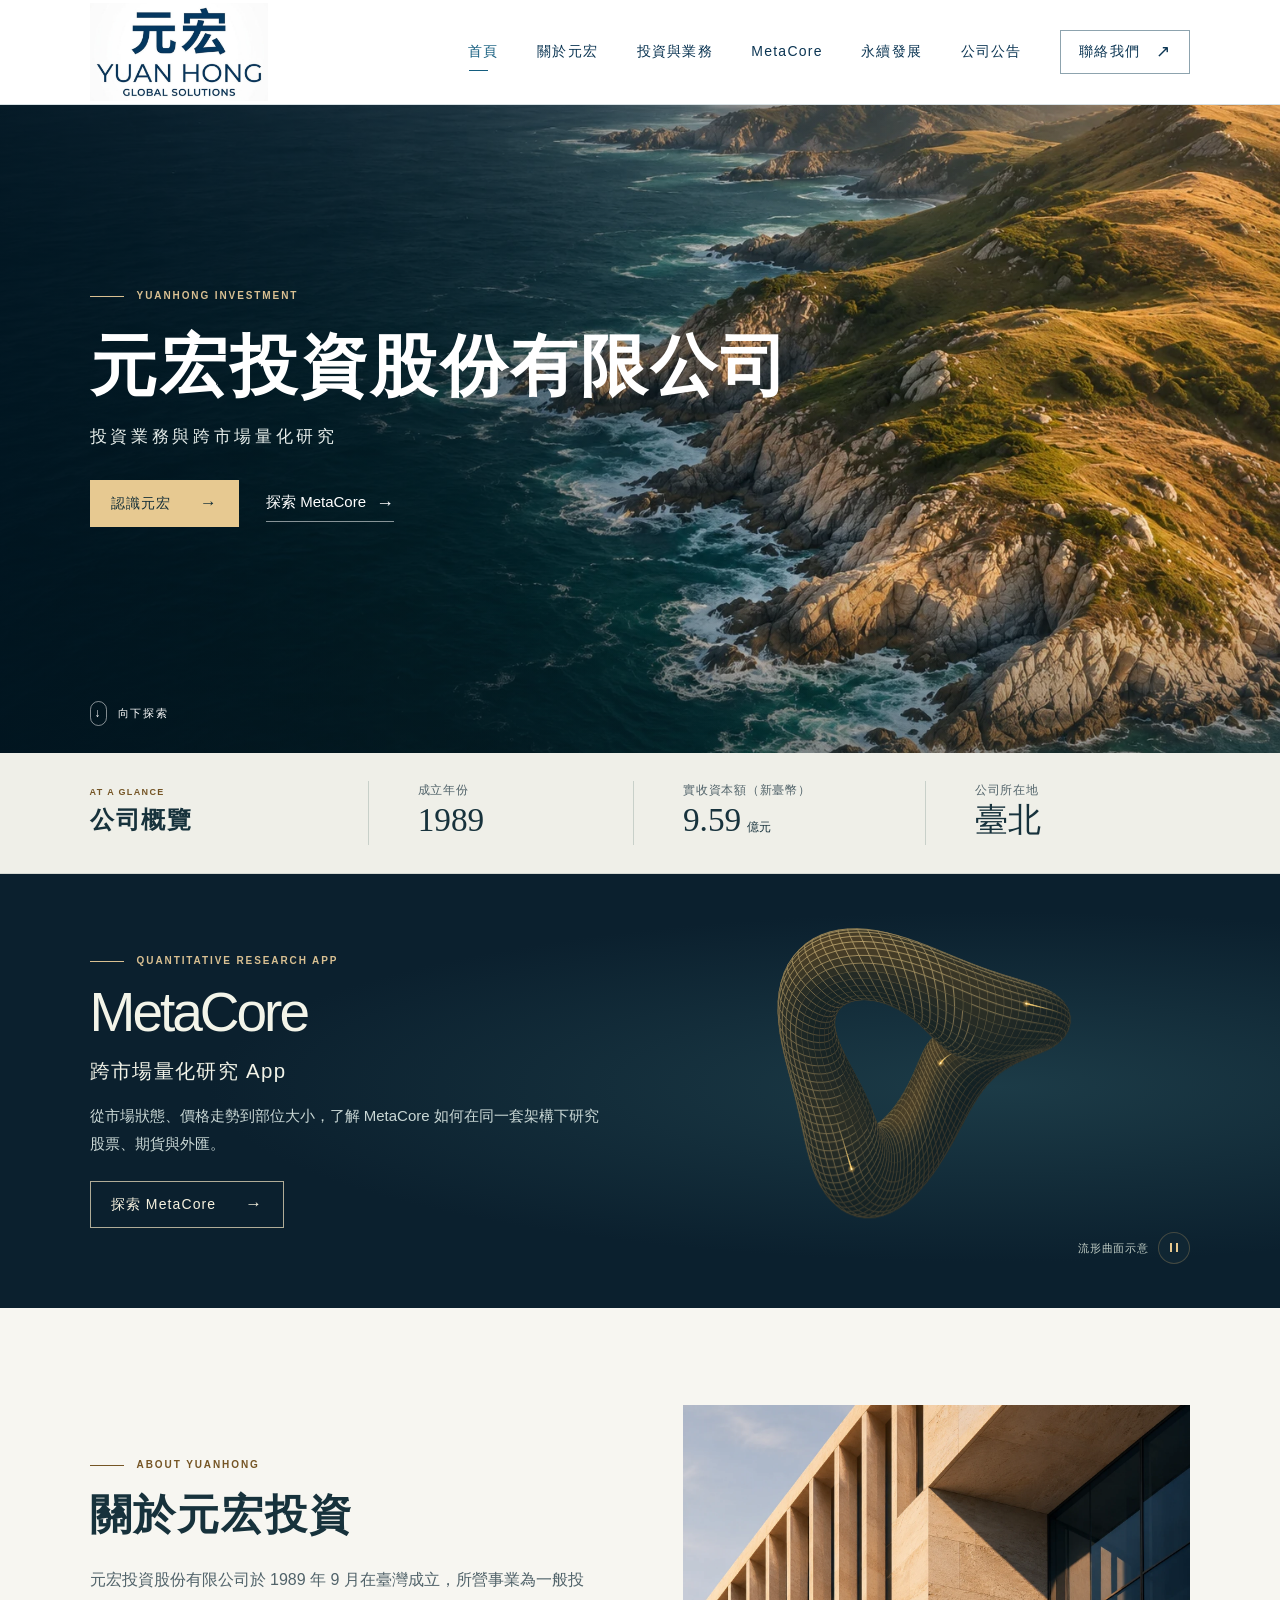
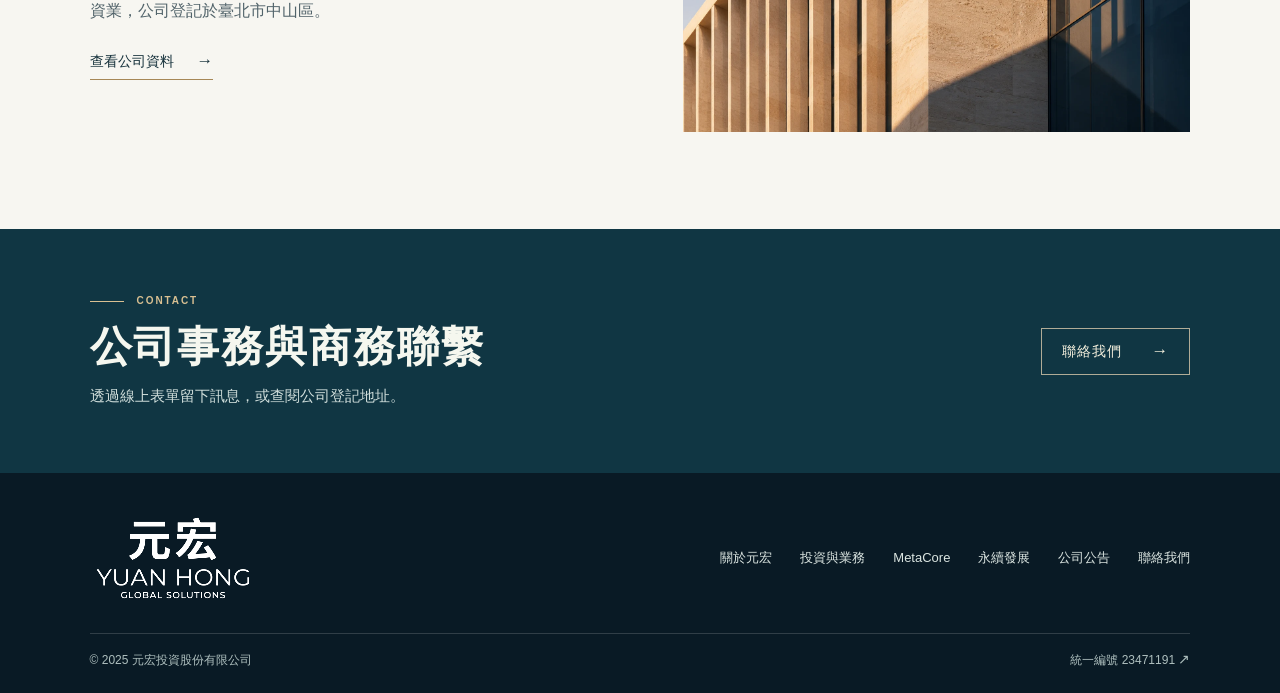
==== showcase/index.html @ 48fdd045 "Animate MetaCore's original manifold in gold with surface-following light trails" ====
<!doctype html>
<html lang="zh-Hant-TW">
<head>
  <meta charset="utf-8">
  <meta name="viewport" content="width=device-width, initial-scale=1">
  <meta name="theme-color" content="#091a25">
  <meta name="description" content="認識元宏投資股份有限公司，了解投資業務、MetaCore 量化研究與永續發展，或聯絡元宏團隊。">
  <title>元宏投資股份有限公司</title>
  <link rel="canonical" href="https://yuanhong-inv.tw/">
  <meta property="og:type" content="website">
  <meta property="og:locale" content="zh_TW">
  <meta property="og:url" content="https://yuanhong-inv.tw/">
  <meta property="og:site_name" content="元宏投資股份有限公司">
  <meta property="og:title" content="元宏投資股份有限公司">
  <meta property="og:description" content="認識元宏投資股份有限公司，了解投資業務、MetaCore 量化研究與永續發展，或聯絡元宏團隊。">
  <meta property="og:image" content="https://yuanhong-inv.tw/assets/yuanhong-global-solutions.png">
  <meta property="og:image:alt" content="元宏 YUAN HONG 公司標誌">
  <link rel="icon" href="assets/brand.png" type="image/png">
  <link rel="stylesheet" href="assets/style.css">
  <link rel="stylesheet" href="assets/product.css">
  <link rel="stylesheet" href="assets/manifold-motion.css">
  <script src="assets/manifold-motion.js" defer></script>
  <script src="assets/site.js" defer></script>
</head>
<body><a class="skip" href="#main">跳至主要內容</a>
<header class="mast"><div class="wrap mast-inner">
  <a class="brand" href="index.html" aria-label="元宏投資股份首頁"><img class="brand-lockup" src="assets/yuanhong-global-solutions.png" width="642" height="350" alt="元宏 · YUAN HONG · GLOBAL SOLUTIONS"></a>
  <button type="button" class="menu-toggle" aria-expanded="false" aria-controls="main-nav"><span class="menu-icon" aria-hidden="true"></span><span class="menu-label">選單</span></button>
  <nav class="nav" id="main-nav" aria-label="主要導覽"><a class="nav-link" href="index.html" aria-current="page">首頁</a>
<a class="nav-link" href="about.html">關於元宏</a>
<a class="nav-link" href="business.html">投資與業務</a>
<a class="nav-link" href="metacore.html">MetaCore</a>
<a class="nav-link" href="sustainability.html">永續發展</a>
<a class="nav-link" href="news.html">公司公告</a>
<a class="nav-link nav-cta" href="contact.html">聯絡我們<span class="arrow" aria-hidden="true">↗</span></a></nav>
</div></header>
<main id="main"><section class="hero">
  <img class="scenery" src="assets/coast.webp" alt="" width="1536" height="1024" fetchpriority="high">
  <div class="wrap hero-inner"><div class="eyebrow" lang="en">YUANHONG INVESTMENT</div><h1 class="corporate-head" style="word-break: keep-all">元宏投資<wbr>股份有限公司</h1><p class="subtitle">投資業務與跨市場量化研究</p><div class="hero-actions"><a class="cta gold-btn" href="about.html">認識元宏 <span class="arrow" aria-hidden="true">→</span></a><a class="hero-product" href="metacore.html">探索 MetaCore <span class="arrow" aria-hidden="true">→</span></a></div></div>
  <div class="hero-base"><div class="wrap"><a class="scroll-link" href="#overview"><i aria-hidden="true">↓</i>向下探索</a></div></div>
</section>
<section class="facts" id="overview" aria-labelledby="overview-title"><div class="wrap facts-grid">
  <div class="facts-intro"><div class="kicker" lang="en">AT A GLANCE</div><h2 id="overview-title">公司概覽</h2></div>
  <dl class="fact"><dt>成立年份</dt><dd><span class="num">1989</span></dd></dl>
  <dl class="fact"><dt>實收資本額（新臺幣）</dt><dd><span class="num">9.59</span><small>億元</small></dd></dl>
  <dl class="fact"><dt>公司所在地</dt><dd>臺北</dd></dl>
</div></section>
<section class="product-panel" aria-labelledby="product-home-title"><div class="wrap product-panel-inner">
  <div><div class="eyebrow" lang="en">QUANTITATIVE RESEARCH APP</div><h2 class="product-heading" id="product-home-title" lang="en">MetaCore</h2><p class="prod-class">跨市場量化研究 App</p>
  <p class="prod-desc">從市場狀態、價格走勢到部位大小，了解 MetaCore 如何在同一套架構下研究股票、期貨與外匯。</p><a class="cta outline-btn" href="metacore.html">探索 MetaCore <span class="arrow" aria-hidden="true">→</span></a></div><figure class="product-art manifold-figure">
    <div class="manifold-stage">
      <img src="assets/manifold.webp" width="960" height="696" alt="">
      <canvas width="800" height="580" hidden aria-hidden="true"></canvas>
    </div>
    <figcaption class="manifold-caption"><span>流形曲面示意</span><button class="manifold-toggle" type="button" aria-label="暫停流形動畫" hidden></button></figcaption>
  </figure>
</div></section>
<section class="section"><div class="wrap split">
  <div><div class="kicker" lang="en">ABOUT YUANHONG</div><h2>關於元宏投資</h2><p class="body-copy">元宏投資股份有限公司於 1989 年 9 月在臺灣成立，所營事業為一般投資業，公司登記於臺北市中山區。</p><a class="text-link" href="about.html">查看公司資料 <span class="arrow" aria-hidden="true">→</span></a></div>
  <img class="arch" width="1536" height="1024" loading="lazy" src="assets/architecture.webp" alt="日光下的石材立面與玻璃建築意象">
</div></section>
<section class="banner"><div class="wrap banner-row"><div><div class="eyebrow" lang="en">CONTACT</div><h2>公司事務與商務聯繫</h2><p>透過線上表單留下訊息，或查閱公司登記地址。</p></div><a class="cta outline-btn" href="contact.html#inquiry">聯絡我們<span class="arrow" aria-hidden="true">→</span></a></div></section></main>
<footer class="footer"><div class="wrap">
  <div class="footer-top"><a class="brand" href="index.html" aria-label="元宏投資股份首頁"><img class="brand-lockup" src="assets/yuanhong-global-solutions.png" width="642" height="350" alt="元宏 · YUAN HONG · GLOBAL SOLUTIONS"></a><nav class="foot-nav" aria-label="頁尾導覽"><a href="about.html">關於元宏</a><a href="business.html">投資與業務</a><a href="metacore.html">MetaCore</a><a href="sustainability.html">永續發展</a><a href="news.html">公司公告</a><a href="contact.html">聯絡我們</a></nav></div>
  <div class="foot-base"><span>© 2025 元宏投資股份有限公司</span><a href="https://findbiz.nat.gov.tw/fts/company/23471191" target="_blank" rel="noopener noreferrer">統一編號 23471191 <span class="arrow" aria-hidden="true">↗</span></a></div>
</div></footer></body>
</html>
---- showcase/assets/style.css ----
:root {
  --navy: #0a2633;
  --deep: #081f2b;
  --ink: #17323c;
  --muted: #51636a;
  --paper: #f7f6f1;
  --line: #d5d9d3;
  --gold: #e7c78d;
  --gold-ink: #755525;
  --serif: "Noto Serif TC", "Noto Serif CJK TC", "Songti TC", "Noto Serif SC", "PMingLiU", "SimSun", Georgia, serif;
  --sans: "Instrument Sans", "Noto Sans TC", "Microsoft JhengHei", "PingFang TC", Arial, sans-serif;
}
* { box-sizing: border-box; }
html { scroll-behavior: smooth; }
body { margin: 0; color: var(--ink); background: var(--paper); font-family: var(--sans); line-height: 1.65; }
a { color: inherit; text-decoration: none; }
button { font: inherit; color: inherit; cursor: pointer; }
a:focus-visible, button:focus-visible, summary:focus-visible { outline: 3px solid #e7a63c; outline-offset: 5px; }
img { display: block; width: 100%; height: auto; }
p, h1, h2, h3, figure, dl, dd { margin: 0; }
h1, h2, h3 { text-wrap: balance; }
.wrap { width: min(86%, 1256px); margin: 0 auto; }
.skip { position: fixed; top: -100px; z-index: 20; padding: 12px 20px; background: white; }
.skip:focus { top: 5px; left: 5px; }
.mast { position: relative; z-index: 5; color: #f9f9f4; background: var(--deep); border-bottom: 1px solid #ffffff1c; }
.mast-inner { min-height: 83px; display: flex; align-items: center; justify-content: space-between; gap: 24px; }
.brand { display: inline-flex; gap: 13px; align-items: center; flex-shrink: 0; }
.brand-text { display: grid; gap: 1px; }
.brand-name { font-family: var(--serif); font-weight: 700; letter-spacing: .16em; font-size: 23px; line-height: 1.3; }
.brand-en, .eyebrow, .kicker, .tiny-en { font-family: Arial, sans-serif; font-weight: 600; }
.brand-en { font-size: 8px; letter-spacing: .19em; line-height: 1.4; color: #e4d9bd; }
.nav { display: flex; gap: clamp(20px, 3vw, 48px); align-items: center; }
.nav-link { font-size: 14px; letter-spacing: .09em; position: relative; padding: 9px 0; color: #e5ebe9; }
.nav-link:hover, .nav-link[aria-current="page"] { color: var(--gold); }
.nav-link[aria-current="page"]::after { content: ""; position: absolute; bottom: 2px; left: 1px; width: 19px; height: 1px; background: var(--gold); }
.nav-cta { display: inline-flex; align-items: center; gap: 16px; padding: 9px 18px; border: 1px solid #9c997f; }
.nav-cta:hover, .nav-cta[aria-current="page"] { background: #203842; }
.nav-cta[aria-current="page"]::after { display: none; }
.menu-toggle { display: none; }
.arrow { font-family: Arial, sans-serif; font-size: 1.2em; line-height: 1; font-weight: 400; }
.hero { position: relative; isolation: isolate; overflow: hidden; color: white; background: #12313d; }
.hero .scenery, .inner-hero .scenery { position: absolute; z-index: -2; inset: 0; height: 100%; object-fit: cover; object-position: 50% 48%; }
.hero::before,.inner-hero::before { content: ""; position: absolute; z-index: -1; inset: 0; background: linear-gradient(90deg,rgba(1,21,32,.84) 0%,rgba(3,23,31,.51) 33%,rgba(4,23,32,.12) 59%,transparent 85%),linear-gradient(0deg,#061c2766,transparent 29%); }
.hero-inner { display: flex; flex-direction: column; justify-content: center; min-height: clamp(568px, 72svh, 765px); padding-block: 65px 108px; }
.eyebrow,.kicker { display: flex; align-items: center; gap: 13px; font-size: 10px; letter-spacing: .19em; }
.eyebrow { color: var(--gold); }
.eyebrow::before,.kicker::before { content:""; display:inline-block; width: 34px; height: 1px; background:currentColor; }
.hero h1 { font-family: var(--serif); font-weight: 600; font-size: clamp(62px, 5.9vw, 98px); line-height: 1.25; letter-spacing: .045em; margin: 20px 0 15px; }
.hero h1 span { display: block; }
.hero .subtitle { color: #e7eeeb; font-size: clamp(15px,1.3vw,20px); letter-spacing: .22em; }
.cta { display: inline-flex; align-items: center; justify-content: space-between; gap: 29px; min-height: 46px; padding: 11px 20px; font-size: 14px; letter-spacing: .08em; transition: background .2s,color .2s; }
.gold-btn { background: #e7c991; color: #142f38; border: 1px solid transparent; }
.gold-btn:hover { background: #f3deb6; }
.hero .cta { align-self: flex-start; margin-top: 30px; }
.hero-base { position: absolute; bottom: 22px; left: 0; right: 0; }
.scroll-link { display: inline-flex; align-items: center; gap: 11px; padding: 5px 0; font-size: 11px; letter-spacing: .15em; }
.scroll-link i { width: 17px; height: 25px; border:1px solid #ffffff82; border-radius: 12px; display: grid; place-items: center; font-style: normal; font-size: 12px; }
.facts { background: #efefe8; border-bottom: 1px solid var(--line); }
.facts-grid { display: grid; grid-template-columns: 1.05fr 1fr 1.1fr 1fr; align-items: center; padding-block: 28px; }
.kicker { color: var(--gold-ink); }
.facts-intro .kicker { font-size: 9px; letter-spacing: .15em; }
.facts-intro .kicker::before { display: none; }
.facts-intro h2 { font-family: var(--serif); font-size: 24px; font-weight: 600; letter-spacing: .08em; margin-top: 2px; }
.fact { padding-left: clamp(20px,3.8vw,64px); border-left:1px solid #c8d0c9; }
.fact dt { color: var(--muted); font-size: 12px; letter-spacing: .065em; line-height: 1.5; }
.fact dd { font-family: var(--serif); font-size: clamp(27px,2.6vw,40px); line-height: 1.25; margin-bottom: 4px; }
.fact .num { font-family: Georgia, 'Times New Roman', serif; font-weight: 400; font-variant-numeric: lining-nums; }
.fact small { font-family: var(--sans); font-size: .36em; margin-left: .45em; }
.section { padding-block: clamp(58px,7.6vw,118px); }
.split { display: grid; grid-template-columns: 1fr 1.02fr; align-items: center; gap: clamp(45px,7.5vw,122px); }
.section h2, .banner h2 { font: 600 clamp(31px,3.25vw,53px)/1.4 var(--serif); letter-spacing: .045em; margin: 13px 0 19px; }
.body-copy { line-height: 1.95; color: var(--muted); font-size: 16px; max-width: 46em; }
.text-link { width: fit-content; color: var(--ink); display: inline-flex; align-items: center; gap: 23px; font-size: 14px; margin-top: 24px; padding-bottom: 6px; border-bottom: 1px solid #a68756; }
.text-link:hover { color: var(--gold-ink); }
.arch { aspect-ratio: 1.55; object-fit: cover; }
.banner { color: #f5f7ef; background: #103643; padding-block: clamp(42px,5vw,75px); }
.banner-row { display: flex; align-items: center; justify-content: space-between; gap: 30px; }
.banner h2 { margin: 8px 0; }
.banner p { color: #d1dfdc; font-size: 15px; }
.outline-btn { color: #f7f2df; border:1px solid #b0ac97; flex-shrink: 0; }
.outline-btn:hover { color: var(--deep); background: #e7d5b4; }
.footer { background: var(--deep); color: #dbe5e1; font-size: 13px; padding: 40px 0 22px; }
.footer-top, .foot-base { display: flex; align-items: center; justify-content: space-between; gap: 20px; }
.footer .brand { gap: 10px; }
.footer .brand-name { font-size: 18px; }

.foot-nav { display: flex; flex-wrap: wrap; gap: 16px 28px; }
.foot-nav a:hover,.foot-base a:hover { color: var(--gold); }
.foot-base { border-top: 1px solid #ffffff28; margin-top: 30px; padding-top: 17px; color: #aebfbe; font-size: 12px; }
.inner-hero { position: relative; isolation: isolate; overflow: hidden; background: var(--navy); color: white; }
.inner-hero .wrap { min-height: clamp(265px,32vw,390px); display: flex; flex-direction: column; justify-content: center; padding: 48px 0; }
.inner-hero h1 { font: 600 clamp(40px,5vw,78px)/1.32 var(--serif); letter-spacing: .08em; margin: 14px 0 9px; }
.inner-hero p { color: #e1eae8; font-size: 15px; letter-spacing: .06em; }
.inner-hero.arch-head .scenery { object-position: 50% 42%; }
.inner-hero.arch-head::before { background: linear-gradient(90deg,#061e2be8 0%,#0a2435be 38%,#0a283e2e 86%); }
.inner-hero.contact-head .scenery { object-position: 42% 70%; }
.inner-hero.business-head .scenery { object-position: 65% 82%; }
.content-split { display: grid; grid-template-columns: minmax(240px,.85fr) minmax(0,1.4fr); gap: clamp(40px,7vw,110px); }
.content-split h2 { margin-bottom: 14px; }
.details { border-top: 2px solid #34515a; }
.detail { display: grid; grid-template-columns: minmax(100px, .7fr) minmax(0,1.5fr); column-gap: 14px; padding: 18px 0; border-bottom: 1px solid var(--line); font-size: 15px; }
.detail dt { color: #576a6f; }
.detail dd { font-weight: 600; }
.soft-section { background: #eaeee8; }
.article h3 { font: 600 24px/1.45 var(--serif); margin-bottom: 9px; }
.article + .article { margin-top: 30px; padding-top: 26px; border-top: 1px solid var(--line); }
.contact-panel { background:#fffef9; border:1px solid var(--line); padding: clamp(22px,4vw,54px); }
.contact-panel h3 { font: 600 clamp(24px,2.65vw,40px)/1.4 var(--serif); margin: 10px 0 12px; }
.contact-panel address { font-style: normal; font-size: 17px; line-height: 1.8; }
.contact-actions { display: flex; flex-wrap: wrap; align-items:center; gap: 9px 24px; margin-top: 20px; }
.contact-actions .text-link { margin: 0; }
.copy { border: 1px solid #8a9c9d; background: transparent; min-height: 40px; padding: 7px 14px; font-size:14px; }
.copy:hover { background: #edf1eb; }
.status { color:#466754; font-size: 13px; }
@media(max-width:780px) {
 .wrap { width: 89%; }
 .mast-inner { min-height: 70px; }
 .brand-name { font-size:20px; } 
 .menu-toggle { display: inline-flex; align-items: center; gap: 9px; padding: 9px 0 9px 10px; border: 0; background: transparent; color: white; font-size: 13px; letter-spacing: .08em; }
 .menu-icon { width: 20px; height: 12px; position: relative; border-top:1px solid currentColor; border-bottom:1px solid currentColor; }
 .menu-icon::after { content:""; position:absolute; left:0; right:5px; top:5px; border-top:1px solid currentColor; }
 .nav { display:none; position:absolute; top:100%; left:0; right:0; background:var(--deep); padding: 9px 5.5% 25px; border-top: 1px solid #ffffff21; }
 .nav.open { display:grid; gap:0; }
 .nav-link { padding: 13px 4px; border-bottom: 1px solid #ffffff26; }
 .nav-link[aria-current="page"]::after { display: none; }
 .nav-cta { border-width: 0 0 1px; justify-content: space-between; }
 .facts-grid { grid-template-columns: 1fr 1fr 1.05fr; row-gap: 19px; }
 .facts-intro { grid-column:1/-1; display:flex; align-items:center; gap:14px; }
 .facts-intro h2 { font-size:20px; margin:0; order:-1; }
 .fact { padding-left:18px; }
 .fact:nth-child(2) { padding-left:0; border:0; }
 .fact dd { font-size:30px; } .fact dt { font-size:11px; }
 .hero-inner { min-height: 570px; } .hero h1 { font-size:clamp(52px,8.5vw,68px); }
 .split { gap: 28px; }
 .content-split { grid-template-columns: 1fr; gap:28px; }
 .footer-top { align-items:flex-start; flex-direction:column; }
}
@media(max-width:580px) {
 .hero-inner { min-height:clamp(470px,68svh,600px); padding: 58px 0 88px; }
 .hero .scenery { object-position: 59% 45%; }
 .hero::before { background: linear-gradient(90deg,#07212fc7 0%,#09212e75 56%,#09212e0d),linear-gradient(0deg,#05182280,transparent 69%); }
 .hero h1 { margin: 18px 0 14px; font-size: clamp(45px,10.8vw,63px); }
 .eyebrow,.kicker { font-size: 9px; }
 .hero .subtitle { font-size:14px; letter-spacing:.12em; }
 .hero .cta { margin-top:24px; }
 .hero-base { bottom:17px; }
 .facts-grid { padding-block:22px; }
 .fact dd { font-size: 27px; } .fact { padding-left:13px; }
 .split { grid-template-columns:1fr; }
 .banner-row { flex-direction:column; align-items:flex-start; gap:20px; }
 .foot-base { flex-direction:column; align-items:flex-start; gap:6px; }
 .inner-hero .wrap { min-height:260px; }
 .detail { grid-template-columns:90px minmax(0,1fr); }
 .contact-panel address { font-size:16px; }
}
@media(prefers-reduced-motion:reduce){html { scroll-behavior:auto; } *,*::before,*::after { transition:none!important; }}
---- showcase/assets/product.css ----
:root { --deep: #091a25; --navy: #102737; --gold: #d9c092; }
.brand-lockup { display: block; width: 178px; max-width: 100%; height: auto; }
.mast { background: #fff; color: #0b3553; border-bottom-color: #d8e1e4; }
.mast-inner { min-height: 104px; }
.mast .nav-link, .mast .menu-toggle { color: #0b3553; }
.mast .nav-link:hover, .mast .nav-link[aria-current="page"] { color: #145d7f; }
.mast .nav-link[aria-current="page"]::after { background: #145d7f; }
.mast .nav-cta { border-color: #8da3ae; }
.mast .nav-cta:hover, .mast .nav-cta[aria-current="page"] { background: #eef4f5; }
.footer .brand { mix-blend-mode: screen; }
.footer .brand-lockup {
  width: 166px;
  filter: grayscale(1) contrast(1.8) invert(1);
}
@media (max-width:780px) {
 .mast .brand-lockup { width: 157px; }
 .mast-inner { min-height: 90px; }
 .mast .nav { background:#fff; border-top-color:#d8e1e4; }
 .mast .nav-link { border-bottom-color:#d8e1e4; }
}
.hero-actions { display: flex; gap: 27px; align-items: center; flex-wrap: wrap; margin-top: 29px; }
.hero-actions .cta { margin: 0; }
.hero-product { display: inline-flex; align-items: center; gap: 10px; padding: 6px 0; border-bottom: 1px solid #ffffff86; font-size: 15px; }
.hero-product:hover { color: var(--gold); }
.hero h1.corporate-head { font-size: clamp(47px,5.2vw,84px); }
.product-panel, .product-hero { background: #0b202e; color: #f3f4e9; position: relative; overflow: hidden; isolation: isolate; }
.product-panel::before, .product-hero::before { content: ""; position: absolute; inset: 0; z-index: -1; background: radial-gradient(ellipse at 78% 49%,#1c3b47 0%,transparent 56%); }
.product-hero .wrap, .product-panel-inner { display: grid; grid-template-columns: 1fr 1.04fr; min-height: 370px; align-items: center; gap: 5%; padding-block: 44px; }
.product-hero .wrap { min-height: clamp(430px,41vw,610px); }
.product-heading, .product-panel .product-heading { font-family: "Instrument Sans", "Segoe UI", Arial, sans-serif; font-weight: 500; font-size: clamp(49px,6.1vw,88px); letter-spacing: -.055em; line-height: 1.05; margin: 15px 0 14px; }
.product-panel .product-heading { font-size: clamp(44px,4.3vw,66px); }
.prod-class { font-size: clamp(17px,1.6vw,24px); letter-spacing: .065em; line-height: 1.5; }
.prod-desc { color: #c9d7d5; max-width: 36em; margin-top: 15px; line-height: 1.85; font-size: 15px; }
.product-hero .cta, .product-panel .cta { margin-top: 24px; }
.product-art { position: relative; margin: 0; min-width: 0; }
.product-art img { position: relative; width: 100%; max-height: 430px; object-fit: contain; }
.product-art figcaption { font-size: 11px; color: #bfccc4; text-align: right; margin-top: 4px; letter-spacing: .06em; }
.product-panel .product-art img { max-height: 310px; }
.architecture-area { padding-block: clamp(55px,6.2vw,95px); }
.architecture-area h2 { font-family: "Instrument Sans", "Segoe UI", Arial, sans-serif; font-weight: 500; letter-spacing: -.045em; margin-bottom: 5px; }
.arch-name { font-size: 18px; letter-spacing: .04em; margin-bottom: 15px; }
.flow { display: grid; grid-template-columns: 1fr 1.2fr 1fr; gap: 32px; margin-top: 36px; }
.flow-cell { position:relative; border-top: 2px solid #b7bfb4; padding: 15px 0 2px; }
.flow-cell:nth-child(2) { border-color: #987a4c; }
.flow-cell:not(:last-child)::after { content: "→"; position: absolute; right: -24px; top: 12px; color: #798b87; }
.flow-cell h3 { font-size: 16px; font-weight: 650; margin-bottom: 5px; }
.flow-cell p { font-size: 14px; line-height: 1.75; color: var(--muted); }
.model-area { background: #e9eee8; }
.model-grid { display: grid; grid-template-columns: .63fr 1.37fr; gap: clamp(28px,5.5vw,82px); }
.model-area h2 { font-size: clamp(31px,3vw,47px); }
.model-row { padding: 22px 0; border-top: 1px solid #bfcabf; }
.model-row:first-child { padding-top: 12px; border-top: 2px solid #37525b; }
.model-row:last-child { border-bottom: 1px solid #bfcabf; }
.model-name { font: 600 clamp(20px,2vw,28px)/1.5 var(--serif); }
.model-english { display:block; font-family: Arial, sans-serif; color: #5a6967; font-size: 12px; margin-top: 3px; line-height: 1.5; }
.model-row p { margin-top: 10px; line-height: 1.85; font-size:15px; color: var(--muted); }
.model-function { display:block; font-size:12px; font-weight: 700; letter-spacing: .08em; color: #80502d; margin-bottom: 4px; }
@media (min-width: 781px) and (max-width: 1099px) {
  .mast-inner { width: 94%; gap: 14px; }
  .mast .brand-lockup { width: clamp(128px, 15vw, 164px); }
  .mast .nav { gap: clamp(9px, 1.45vw, 18px); }
  .mast .nav-link { font-size: 13px; letter-spacing: .045em; white-space: nowrap; }
  .mast .nav-cta { padding-inline: 11px; gap: 8px; }
}
@media(max-width:780px) {

 .model-grid { grid-template-columns: 1fr; } .flow { gap: 23px; } .flow-cell:not(:last-child)::after { right: -18px; }
}
@media(max-width:580px) {
 .hero h1.corporate-head { font-size: clamp(36px,9.1vw,50px); }
 .hero-actions { gap: 18px; margin-top: 22px; }
 .hero-product { font-size: 14px; }
 .product-hero .wrap, .product-panel-inner { grid-template-columns: 1fr; gap: 15px; padding-block: 46px 26px; }
 .product-art { justify-self: center; width: min(92%,340px); }
 .product-art img, .product-panel .product-art img { max-height: 220px; }
 .product-art figcaption { font-size: 10px; }
 .flow { grid-template-columns: 1fr; gap: 18px; margin-top: 25px; } .flow-cell:not(:last-child)::after { display: none; }
 .architecture-area h2 { font-size: clamp(28px,7.7vw,38px); }
}


.model-function { display: flex; align-items: center; gap: 10px; color: #625333; }
.model-function::before { content: ""; width: 22px; height: 2px; background: #a58c5d; }
---- showcase/assets/manifold-motion.css ----
.manifold-stage {
  position: relative;
  isolation: isolate;
  width: 100%;
  height: min(39vw, 430px);
}
.product-panel .manifold-stage { height: min(31vw, 310px); }
.product-art .manifold-stage img,
.manifold-stage canvas {
  position: absolute;
  inset: 0;
  width: 100%;
  height: 100%;
  max-height: none;
  object-fit: contain;
}
.manifold-stage img { filter: grayscale(1) sepia(1) saturate(2.2) brightness(1.2); }
.manifold-stage canvas { display: block; }
.manifold-stage [hidden], .manifold-toggle[hidden] { display: none; }
.manifold-figure .manifold-caption {
  display: flex;
  align-items: center;
  justify-content: flex-end;
  gap: 10px;
}
.manifold-toggle {
  flex: 0 0 auto;
  display: inline-grid;
  place-items: center;
  width: 32px;
  height: 32px;
  padding: 0;
  border: 1px solid #bd9c654d;
  border-radius: 50%;
  background: #102633;
  color: #e7c98f;
}
.manifold-toggle:hover { border-color: #d0ad6d; }
.manifold-toggle::before {
  content: "";
  width: 8px;
  height: 9px;
  box-sizing: border-box;
  border-inline: 2px solid currentColor;
}
.manifold-toggle[data-paused]::before {
  width: 0;
  height: 0;
  border: solid transparent;
  border-width: 5px 0 5px 7px;
  border-left-color: currentColor;
  margin-left: 2px;
}
@media (max-width: 580px) {
  .manifold-stage, .product-panel .manifold-stage { height: min(62vw, 230px); }
}
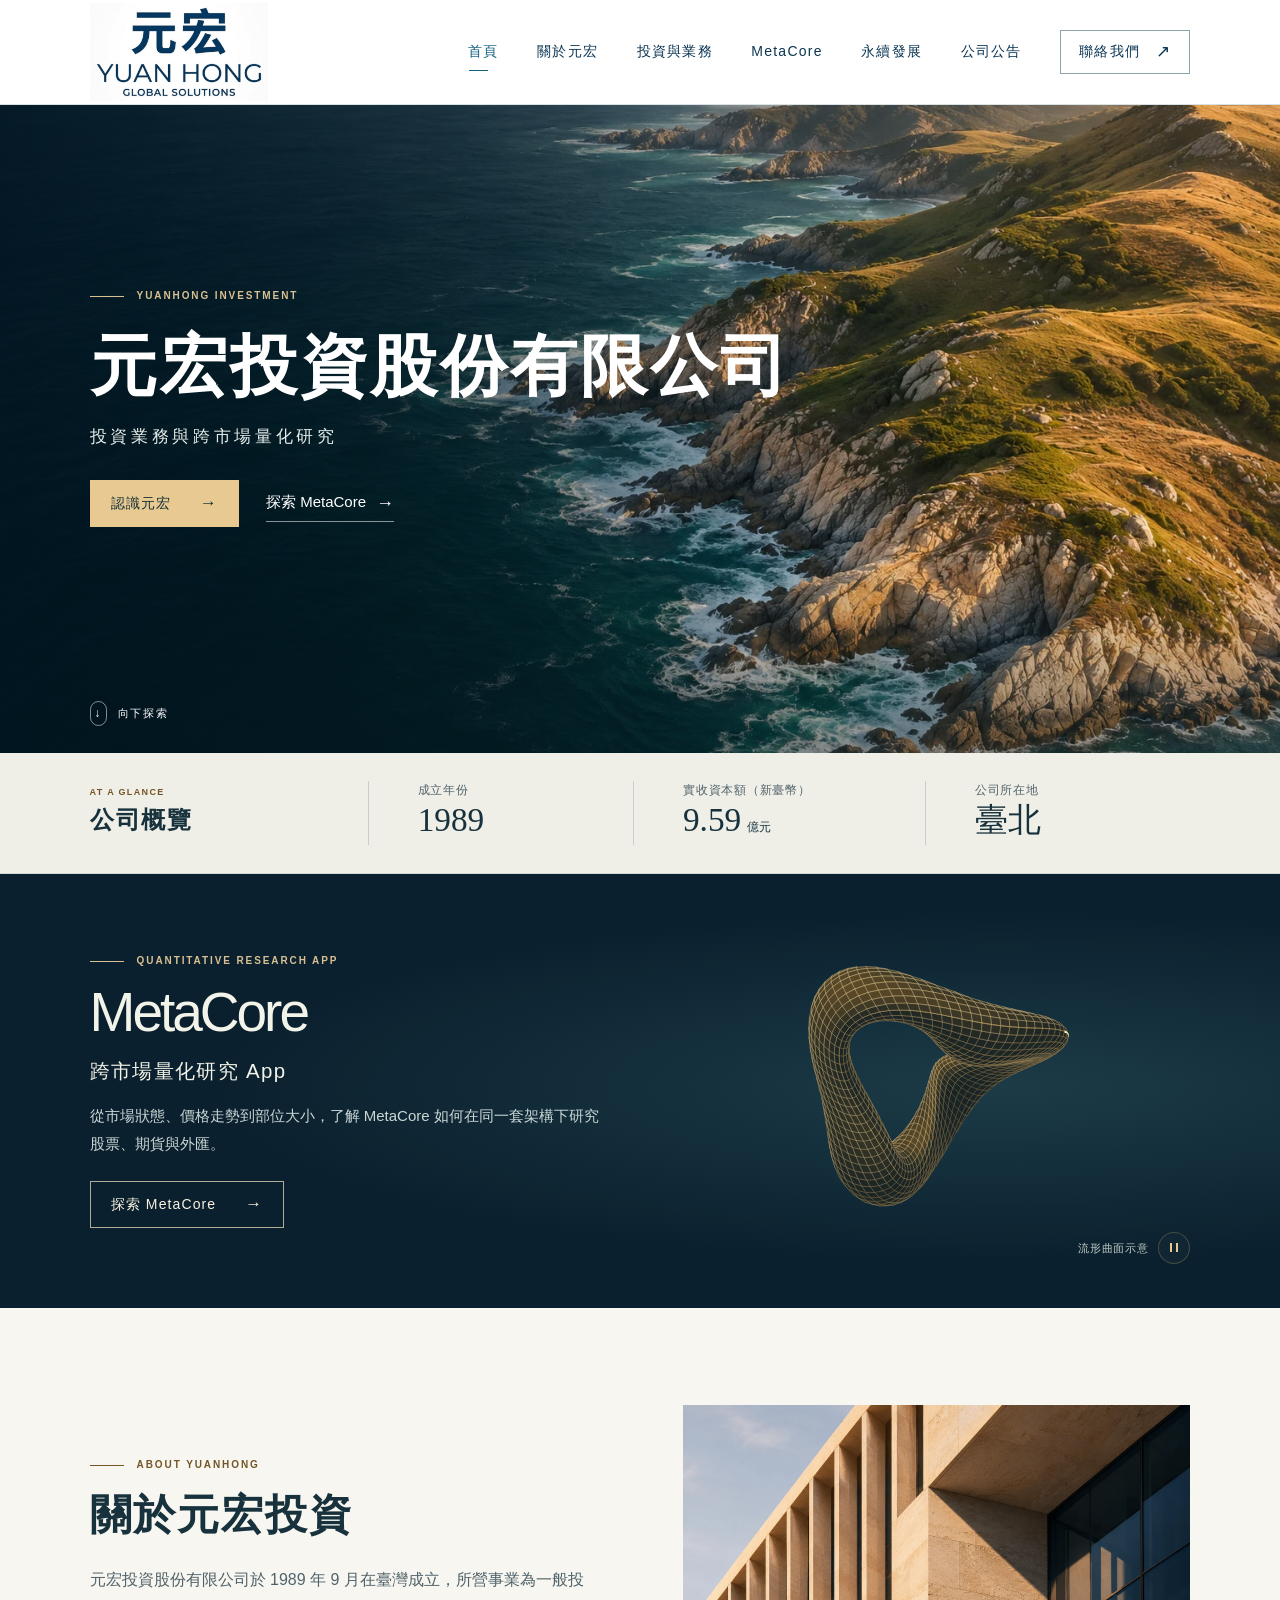
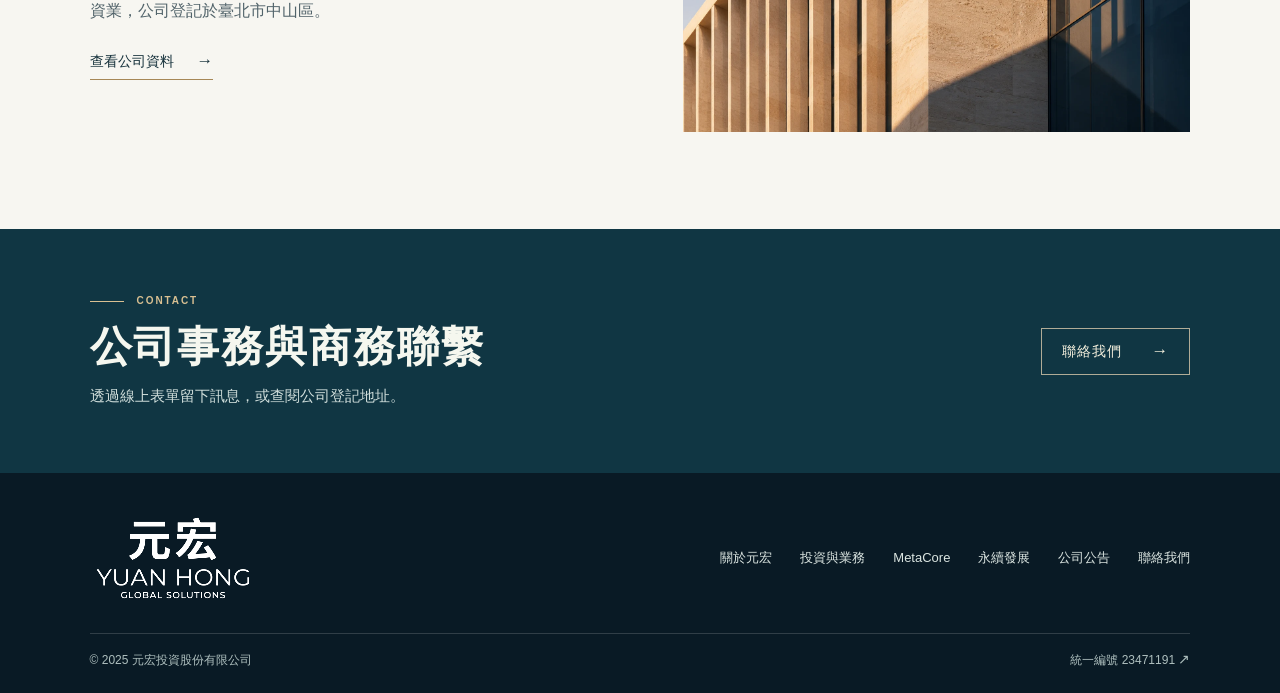
==== commit c08d470c: "Roll the half-twisted gold manifold continuously in three dimensions" ====
--- a/showcase/index.html
+++ b/showcase/index.html
@@ -19,7 +19,7 @@
   <link rel="stylesheet" href="assets/style.css">
   <link rel="stylesheet" href="assets/product.css">
   <link rel="stylesheet" href="assets/manifold-motion.css">
-  <script src="assets/manifold-motion.js" defer></script>
+  <script src="assets/manifold-motion.js?v=roll-1" defer></script>
   <script src="assets/site.js" defer></script>
 </head>
 <body><a class="skip" href="#main">跳至主要內容</a>
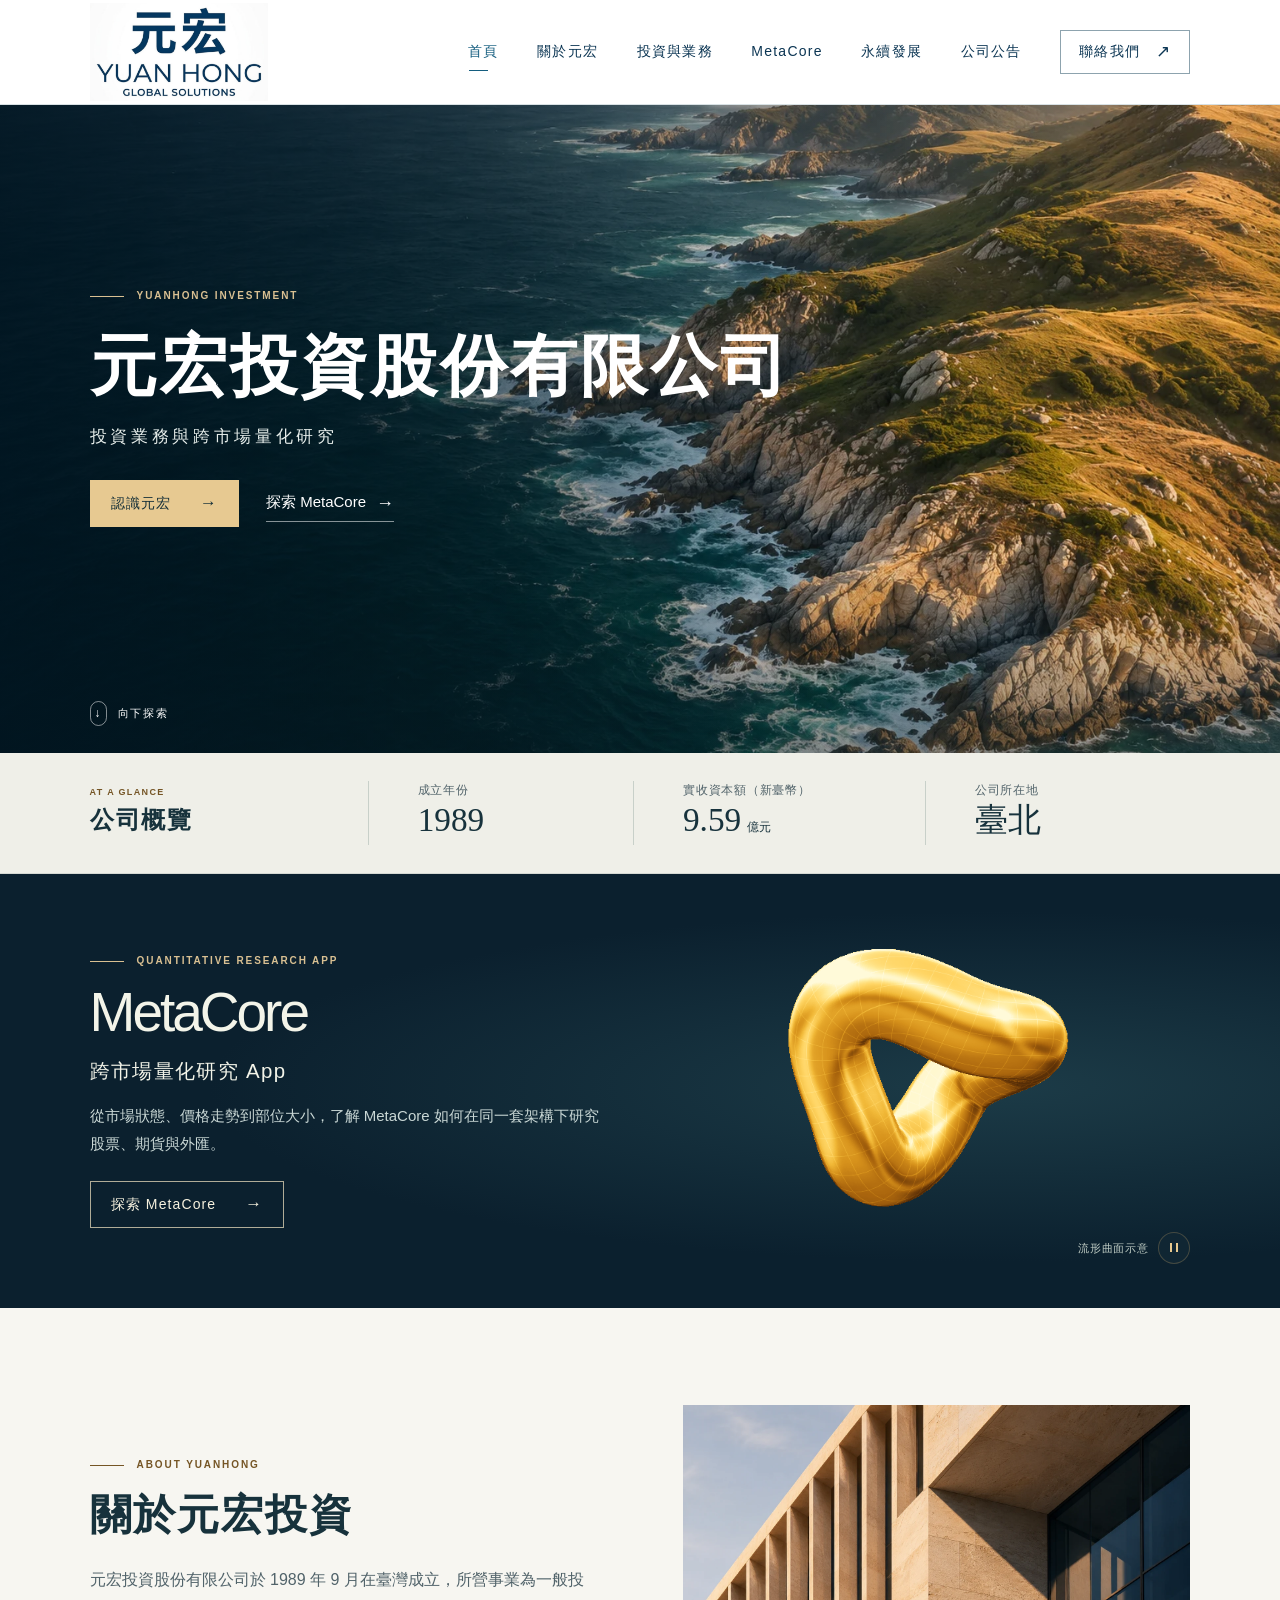
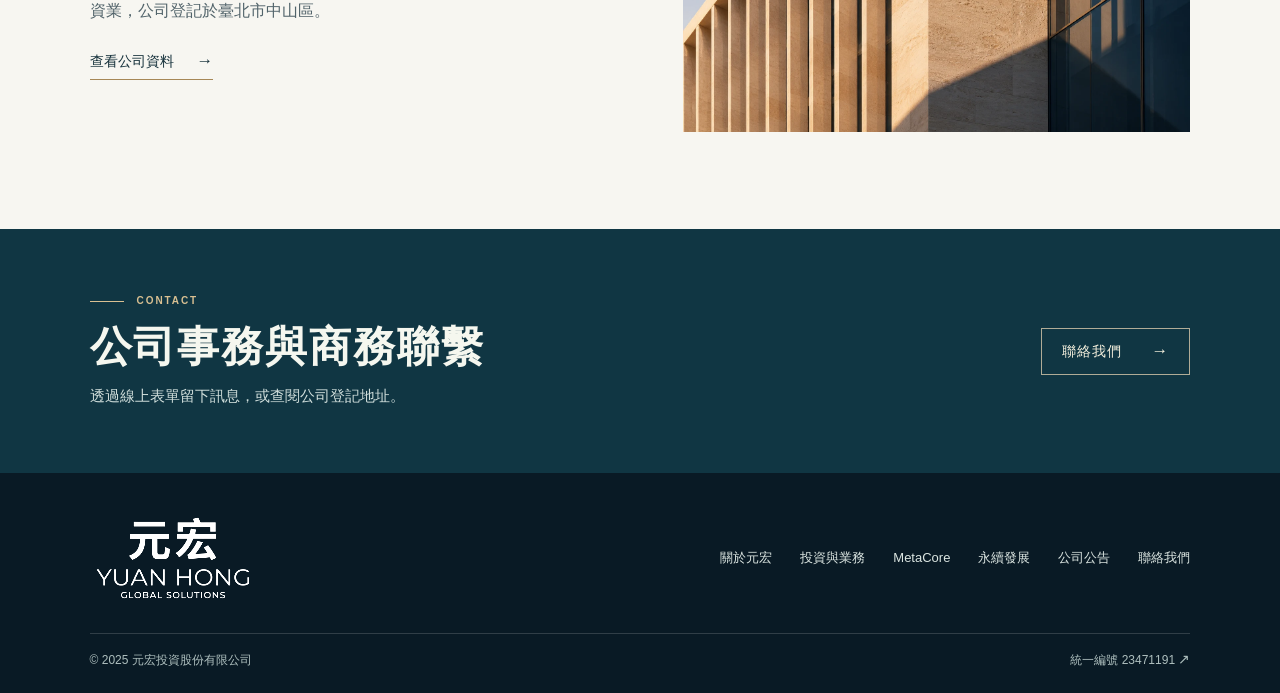
==== commit be34c8ef: "Give the rolling manifold a round profile and polished gold shading" ====
--- a/showcase/index.html
+++ b/showcase/index.html
@@ -18,8 +18,8 @@
   <link rel="icon" href="assets/brand.png" type="image/png">
   <link rel="stylesheet" href="assets/style.css">
   <link rel="stylesheet" href="assets/product.css">
-  <link rel="stylesheet" href="assets/manifold-motion.css">
-  <script src="assets/manifold-motion.js?v=roll-1" defer></script>
+  <link rel="stylesheet" href="assets/manifold-motion.css?v=polished-gold">
+  <script src="assets/manifold-motion.js?v=polished-gold" defer></script>
   <script src="assets/site.js" defer></script>
 </head>
 <body><a class="skip" href="#main">跳至主要內容</a>
@@ -49,7 +49,7 @@
   <div><div class="eyebrow" lang="en">QUANTITATIVE RESEARCH APP</div><h2 class="product-heading" id="product-home-title" lang="en">MetaCore</h2><p class="prod-class">跨市場量化研究 App</p>
   <p class="prod-desc">從市場狀態、價格走勢到部位大小，了解 MetaCore 如何在同一套架構下研究股票、期貨與外匯。</p><a class="cta outline-btn" href="metacore.html">探索 MetaCore <span class="arrow" aria-hidden="true">→</span></a></div><figure class="product-art manifold-figure">
     <div class="manifold-stage">
-      <img src="assets/manifold.webp" width="960" height="696" alt="">
+      <img src="assets/manifold-gold.webp" width="960" height="696" alt="">
       <canvas width="800" height="580" hidden aria-hidden="true"></canvas>
     </div>
     <figcaption class="manifold-caption"><span>流形曲面示意</span><button class="manifold-toggle" type="button" aria-label="暫停流形動畫" hidden></button></figcaption>
--- a/showcase/assets/manifold-motion.css
+++ b/showcase/assets/manifold-motion.css
@@ -14,7 +14,6 @@
   max-height: none;
   object-fit: contain;
 }
-.manifold-stage img { filter: grayscale(1) sepia(1) saturate(2.2) brightness(1.2); }
 .manifold-stage canvas { display: block; }
 .manifold-stage [hidden], .manifold-toggle[hidden] { display: none; }
 .manifold-figure .manifold-caption {
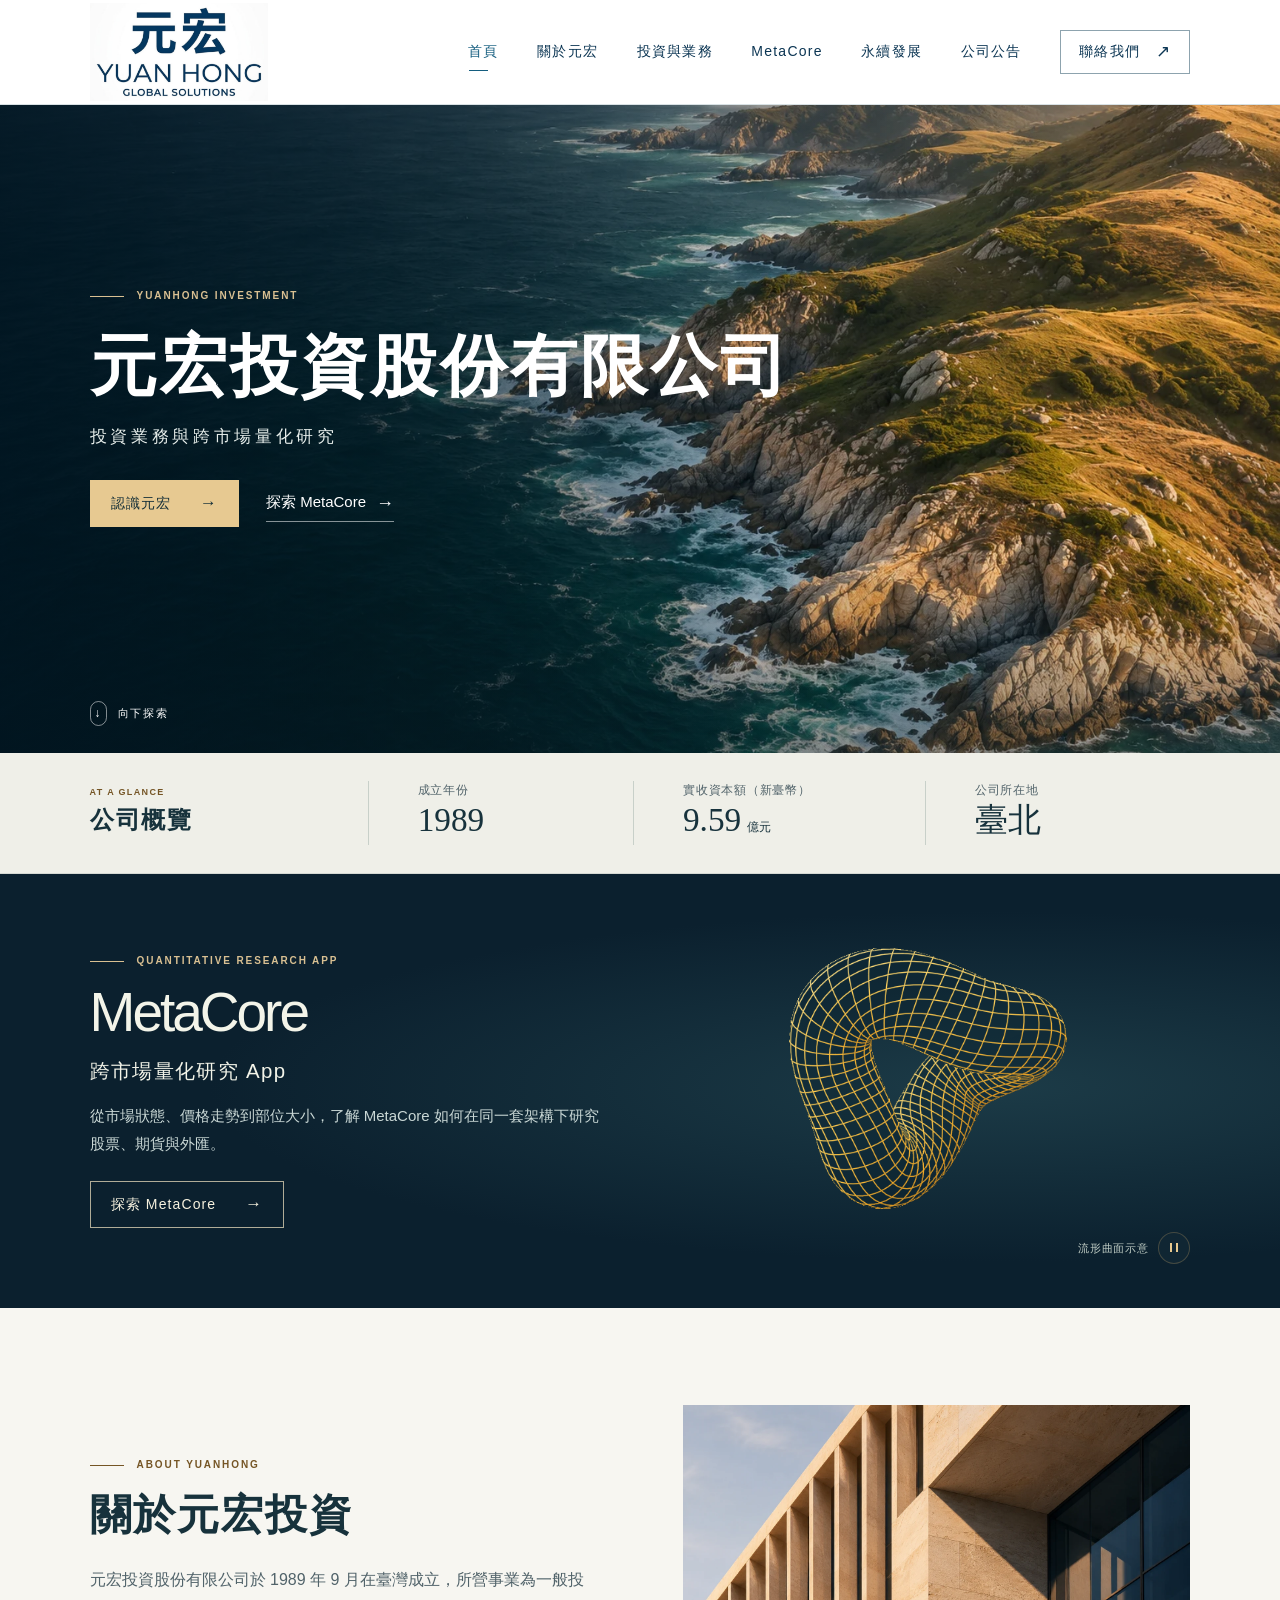
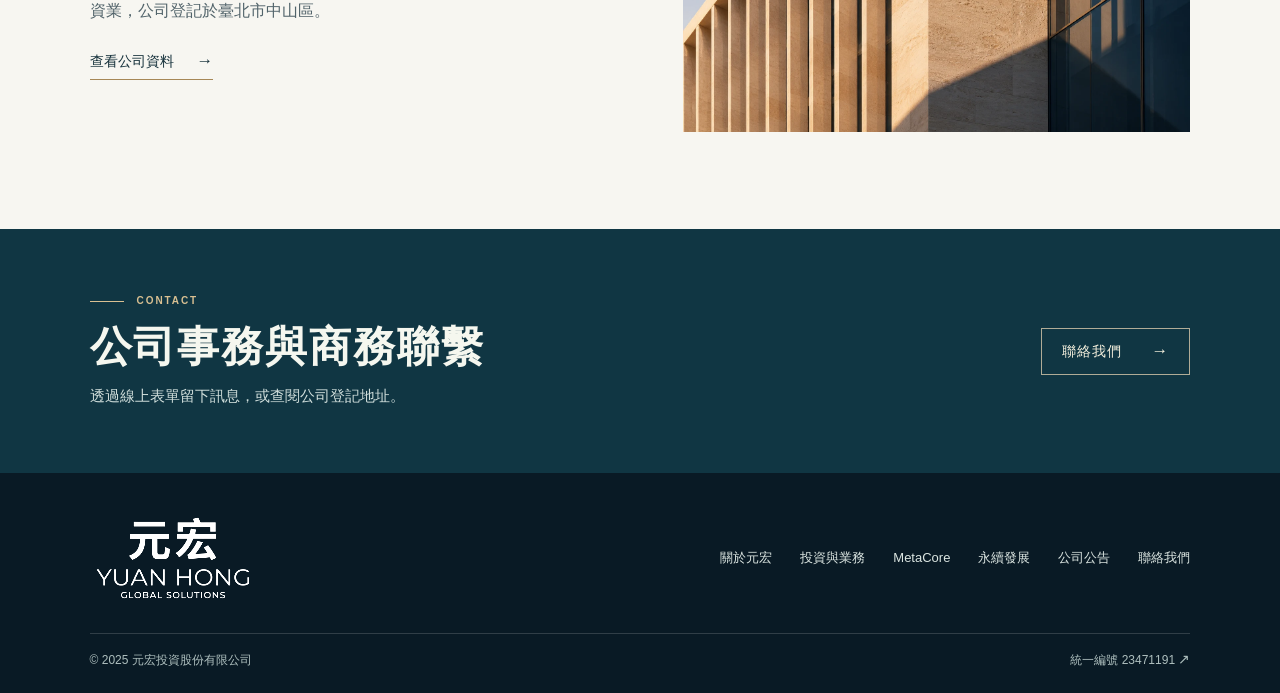
==== commit 0eb4fff1: "Show the rolling manifold as a luminous gold wireframe" ====
--- a/showcase/index.html
+++ b/showcase/index.html
@@ -19,7 +19,7 @@
   <link rel="stylesheet" href="assets/style.css">
   <link rel="stylesheet" href="assets/product.css">
   <link rel="stylesheet" href="assets/manifold-motion.css?v=polished-gold">
-  <script src="assets/manifold-motion.js?v=polished-gold" defer></script>
+  <script src="assets/manifold-motion.js?v=gold-wire" defer></script>
   <script src="assets/site.js" defer></script>
 </head>
 <body><a class="skip" href="#main">跳至主要內容</a>
@@ -49,7 +49,7 @@
   <div><div class="eyebrow" lang="en">QUANTITATIVE RESEARCH APP</div><h2 class="product-heading" id="product-home-title" lang="en">MetaCore</h2><p class="prod-class">跨市場量化研究 App</p>
   <p class="prod-desc">從市場狀態、價格走勢到部位大小，了解 MetaCore 如何在同一套架構下研究股票、期貨與外匯。</p><a class="cta outline-btn" href="metacore.html">探索 MetaCore <span class="arrow" aria-hidden="true">→</span></a></div><figure class="product-art manifold-figure">
     <div class="manifold-stage">
-      <img src="assets/manifold-gold.webp" width="960" height="696" alt="">
+      <img src="assets/manifold-gold.webp?v=gold-wire" width="960" height="696" alt="">
       <canvas width="800" height="580" hidden aria-hidden="true"></canvas>
     </div>
     <figcaption class="manifold-caption"><span>流形曲面示意</span><button class="manifold-toggle" type="button" aria-label="暫停流形動畫" hidden></button></figcaption>
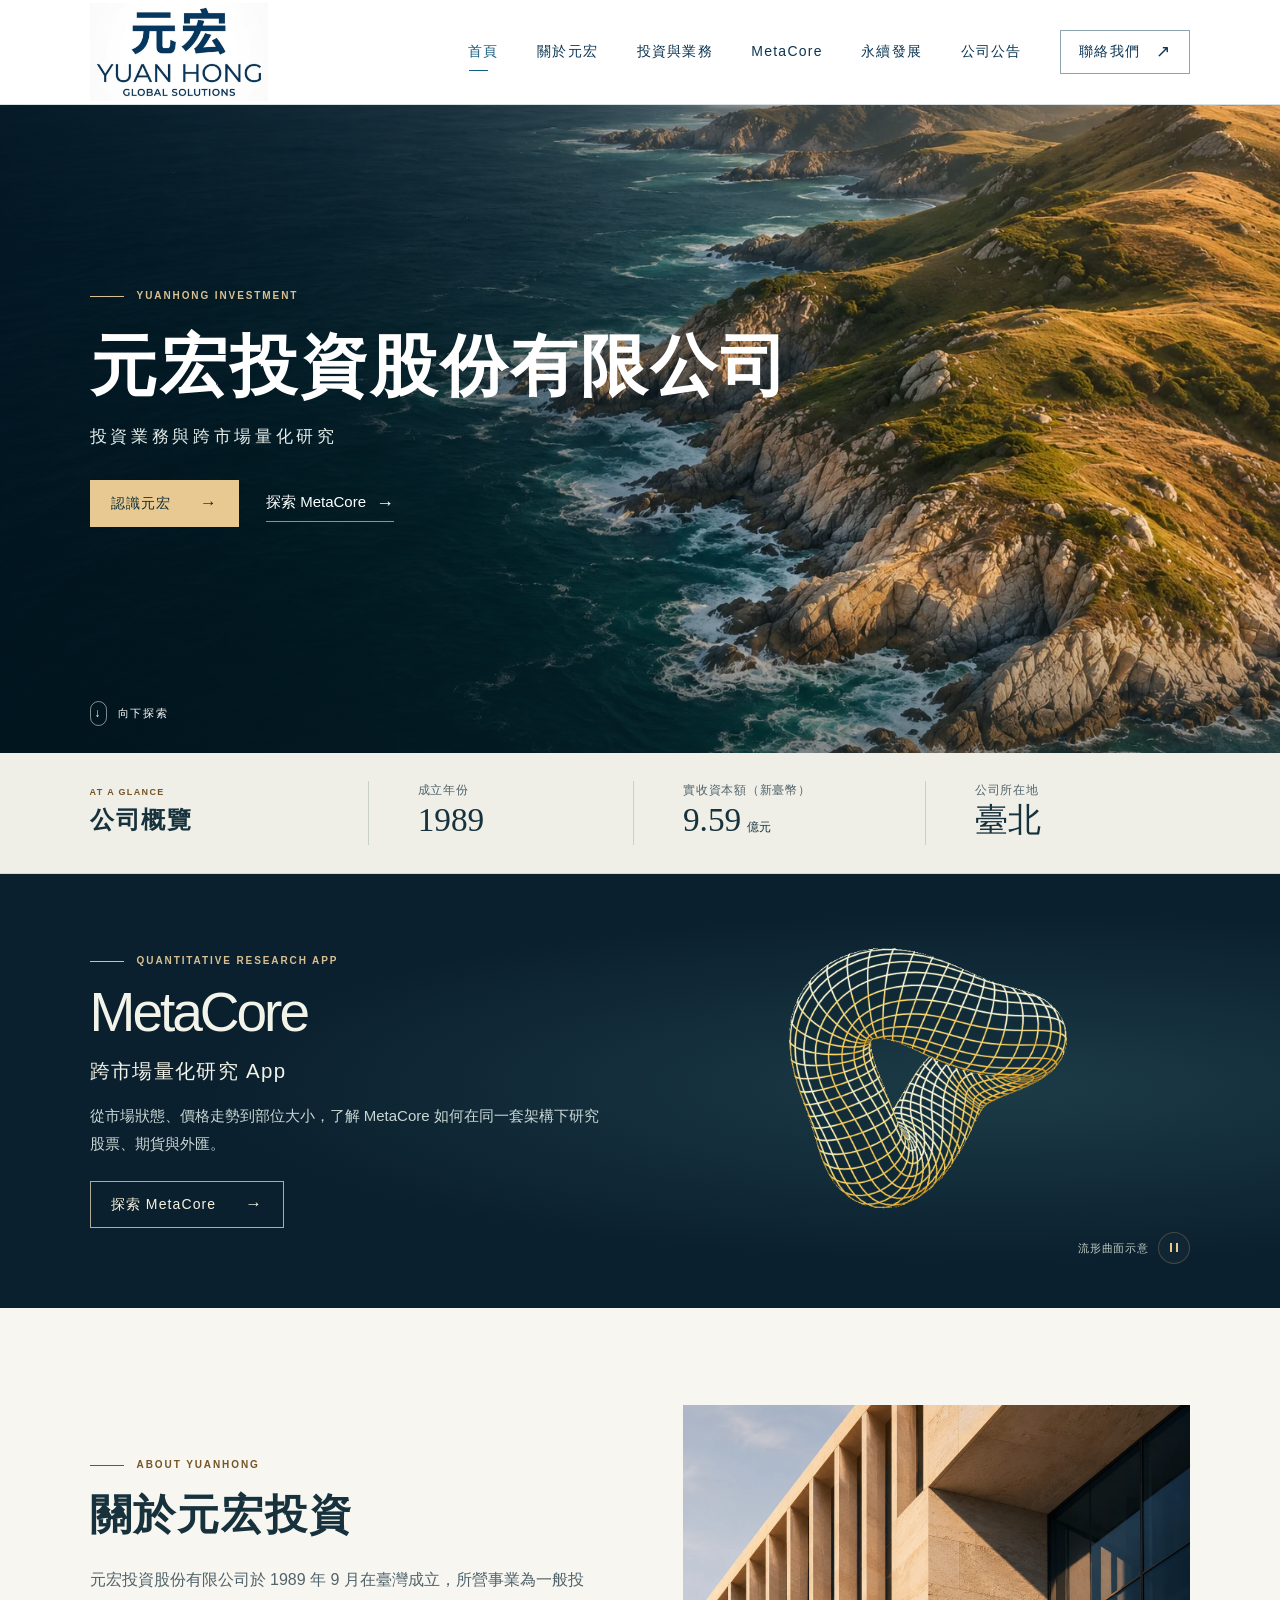
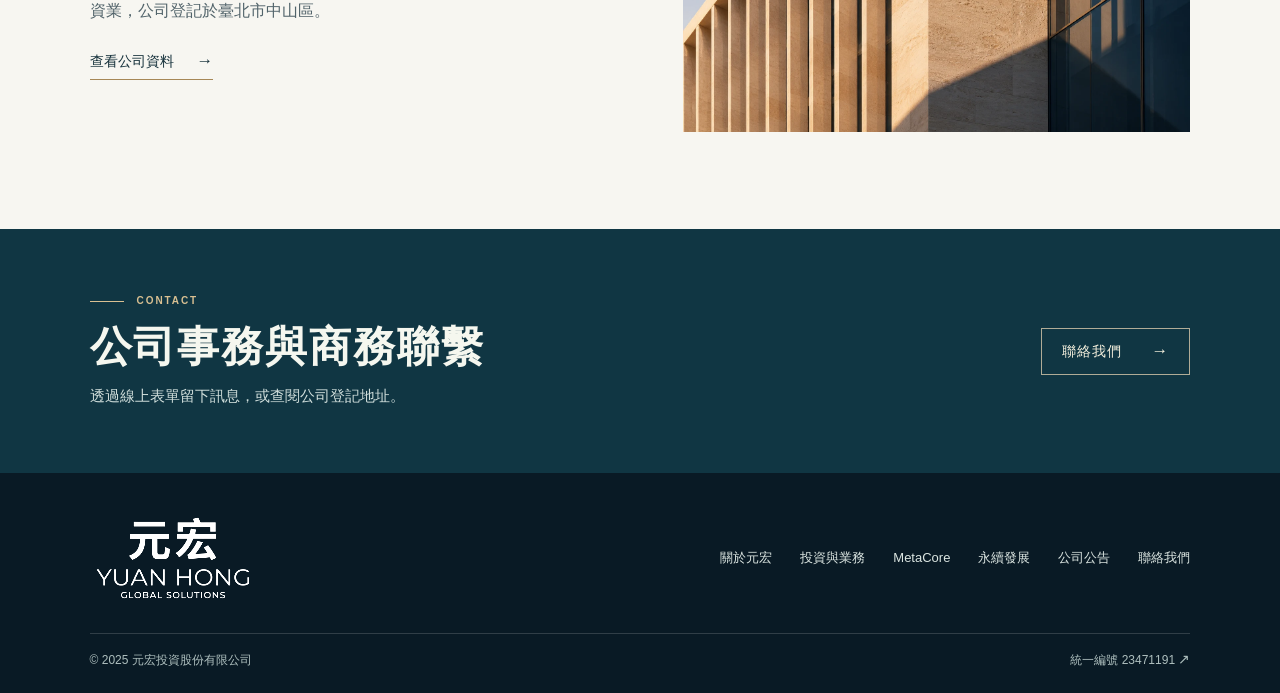
==== commit 2011173f: "Bring polished yellow-gold reflections to the rolling wireframe" ====
--- a/showcase/index.html
+++ b/showcase/index.html
@@ -19,7 +19,7 @@
   <link rel="stylesheet" href="assets/style.css">
   <link rel="stylesheet" href="assets/product.css">
   <link rel="stylesheet" href="assets/manifold-motion.css?v=polished-gold">
-  <script src="assets/manifold-motion.js?v=gold-wire" defer></script>
+  <script src="assets/manifold-motion.js?v=gold-glint" defer></script>
   <script src="assets/site.js" defer></script>
 </head>
 <body><a class="skip" href="#main">跳至主要內容</a>
@@ -49,7 +49,7 @@
   <div><div class="eyebrow" lang="en">QUANTITATIVE RESEARCH APP</div><h2 class="product-heading" id="product-home-title" lang="en">MetaCore</h2><p class="prod-class">跨市場量化研究 App</p>
   <p class="prod-desc">從市場狀態、價格走勢到部位大小，了解 MetaCore 如何在同一套架構下研究股票、期貨與外匯。</p><a class="cta outline-btn" href="metacore.html">探索 MetaCore <span class="arrow" aria-hidden="true">→</span></a></div><figure class="product-art manifold-figure">
     <div class="manifold-stage">
-      <img src="assets/manifold-gold.webp?v=gold-wire" width="960" height="696" alt="">
+      <img src="assets/manifold-gold.webp?v=gold-glint" width="960" height="696" alt="">
       <canvas width="800" height="580" hidden aria-hidden="true"></canvas>
     </div>
     <figcaption class="manifold-caption"><span>流形曲面示意</span><button class="manifold-toggle" type="button" aria-label="暫停流形動畫" hidden></button></figcaption>
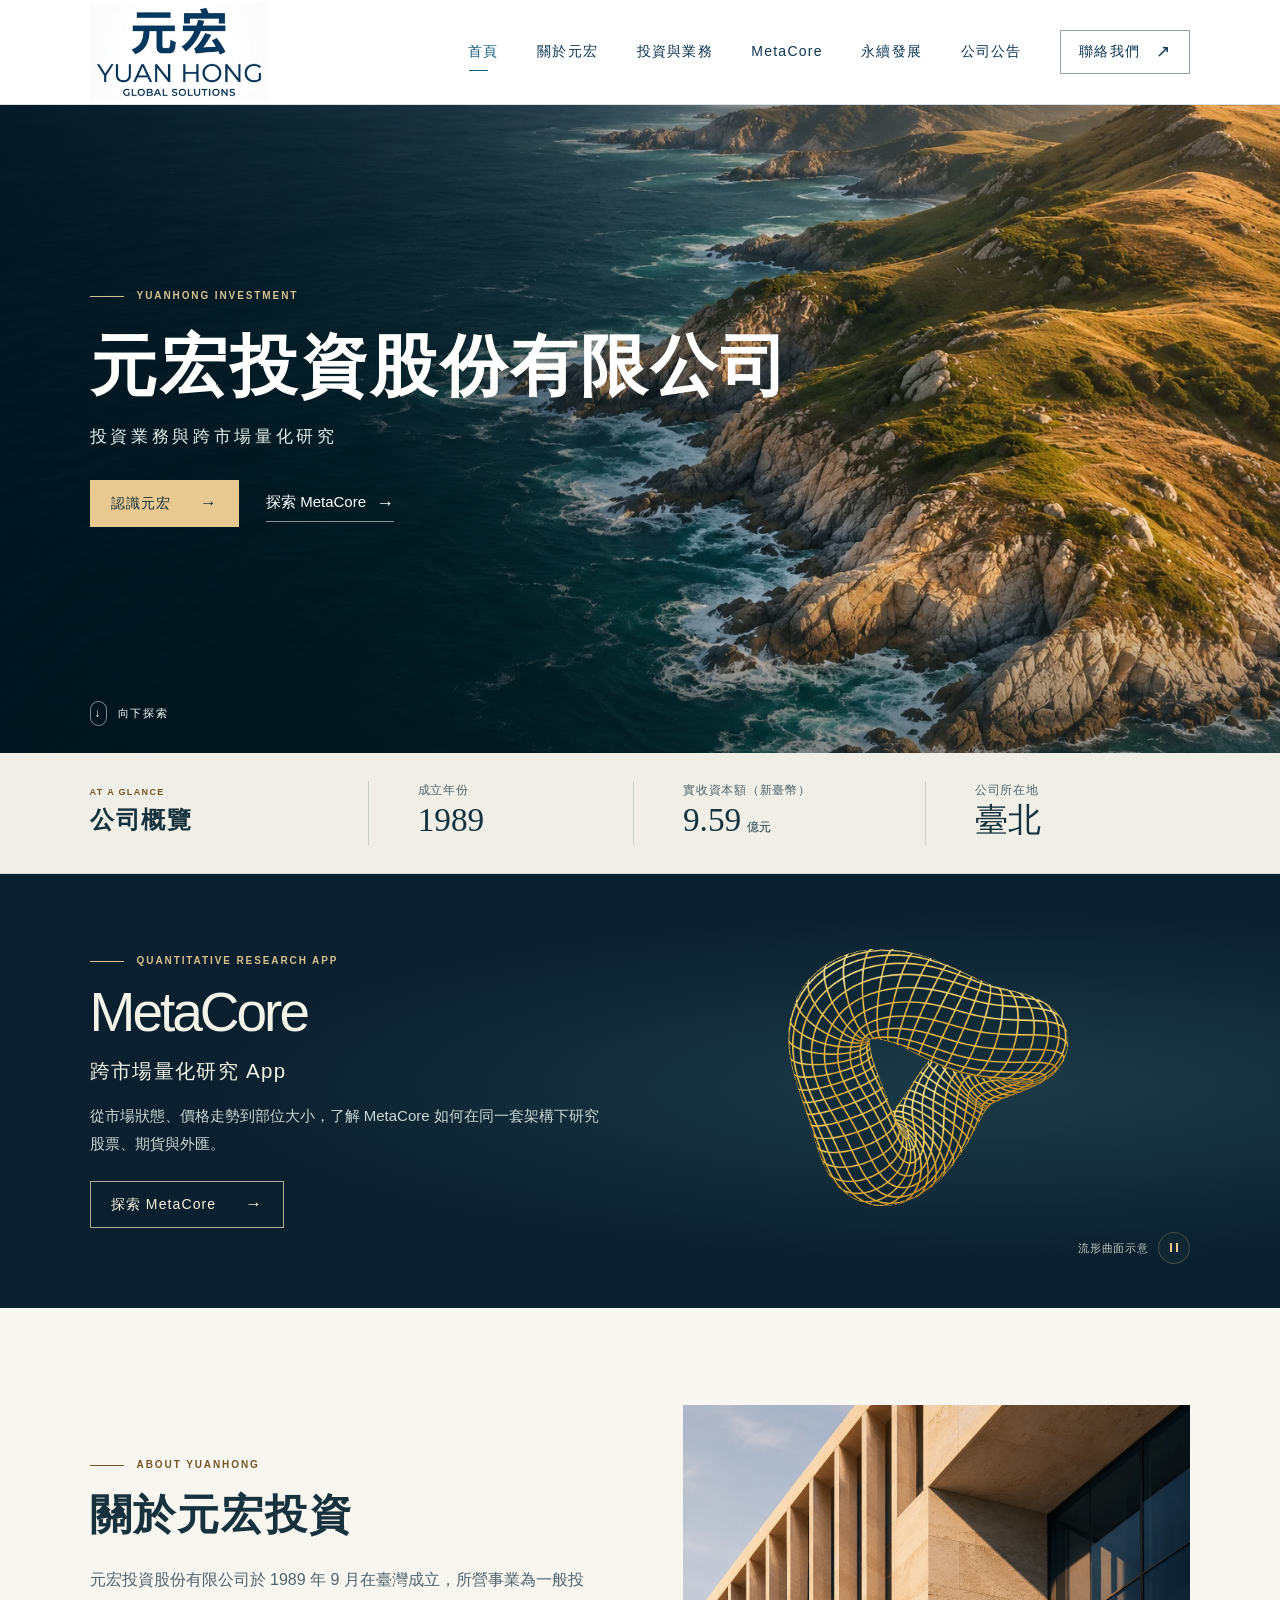
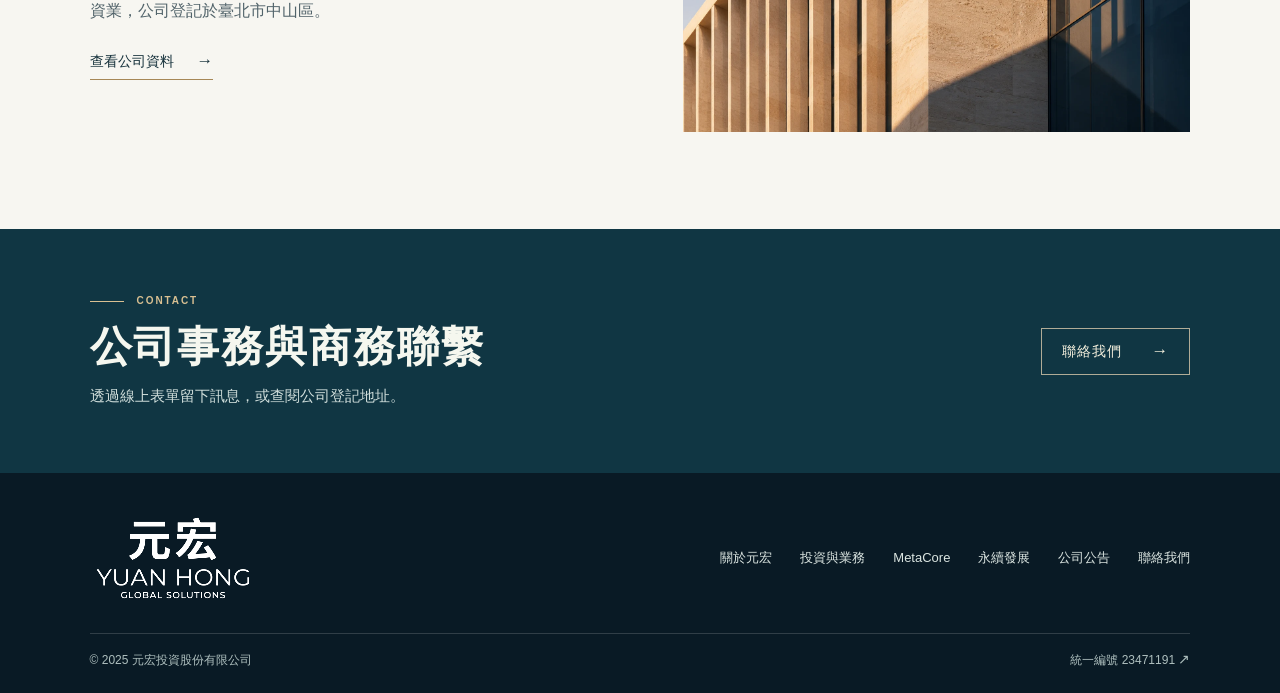
==== commit 78725aa9: "Color each manifold strand with the polished reference's warm gold tones" ====
--- a/showcase/index.html
+++ b/showcase/index.html
@@ -19,7 +19,7 @@
   <link rel="stylesheet" href="assets/style.css">
   <link rel="stylesheet" href="assets/product.css">
   <link rel="stylesheet" href="assets/manifold-motion.css?v=polished-gold">
-  <script src="assets/manifold-motion.js?v=gold-glint" defer></script>
+  <script src="assets/manifold-motion.js?v=reference-gold" defer></script>
   <script src="assets/site.js" defer></script>
 </head>
 <body><a class="skip" href="#main">跳至主要內容</a>
@@ -49,7 +49,7 @@
   <div><div class="eyebrow" lang="en">QUANTITATIVE RESEARCH APP</div><h2 class="product-heading" id="product-home-title" lang="en">MetaCore</h2><p class="prod-class">跨市場量化研究 App</p>
   <p class="prod-desc">從市場狀態、價格走勢到部位大小，了解 MetaCore 如何在同一套架構下研究股票、期貨與外匯。</p><a class="cta outline-btn" href="metacore.html">探索 MetaCore <span class="arrow" aria-hidden="true">→</span></a></div><figure class="product-art manifold-figure">
     <div class="manifold-stage">
-      <img src="assets/manifold-gold.webp?v=gold-glint" width="960" height="696" alt="">
+      <img src="assets/manifold-gold.webp?v=reference-gold" width="960" height="696" alt="">
       <canvas width="800" height="580" hidden aria-hidden="true"></canvas>
     </div>
     <figcaption class="manifold-caption"><span>流形曲面示意</span><button class="manifold-toggle" type="button" aria-label="暫停流形動畫" hidden></button></figcaption>
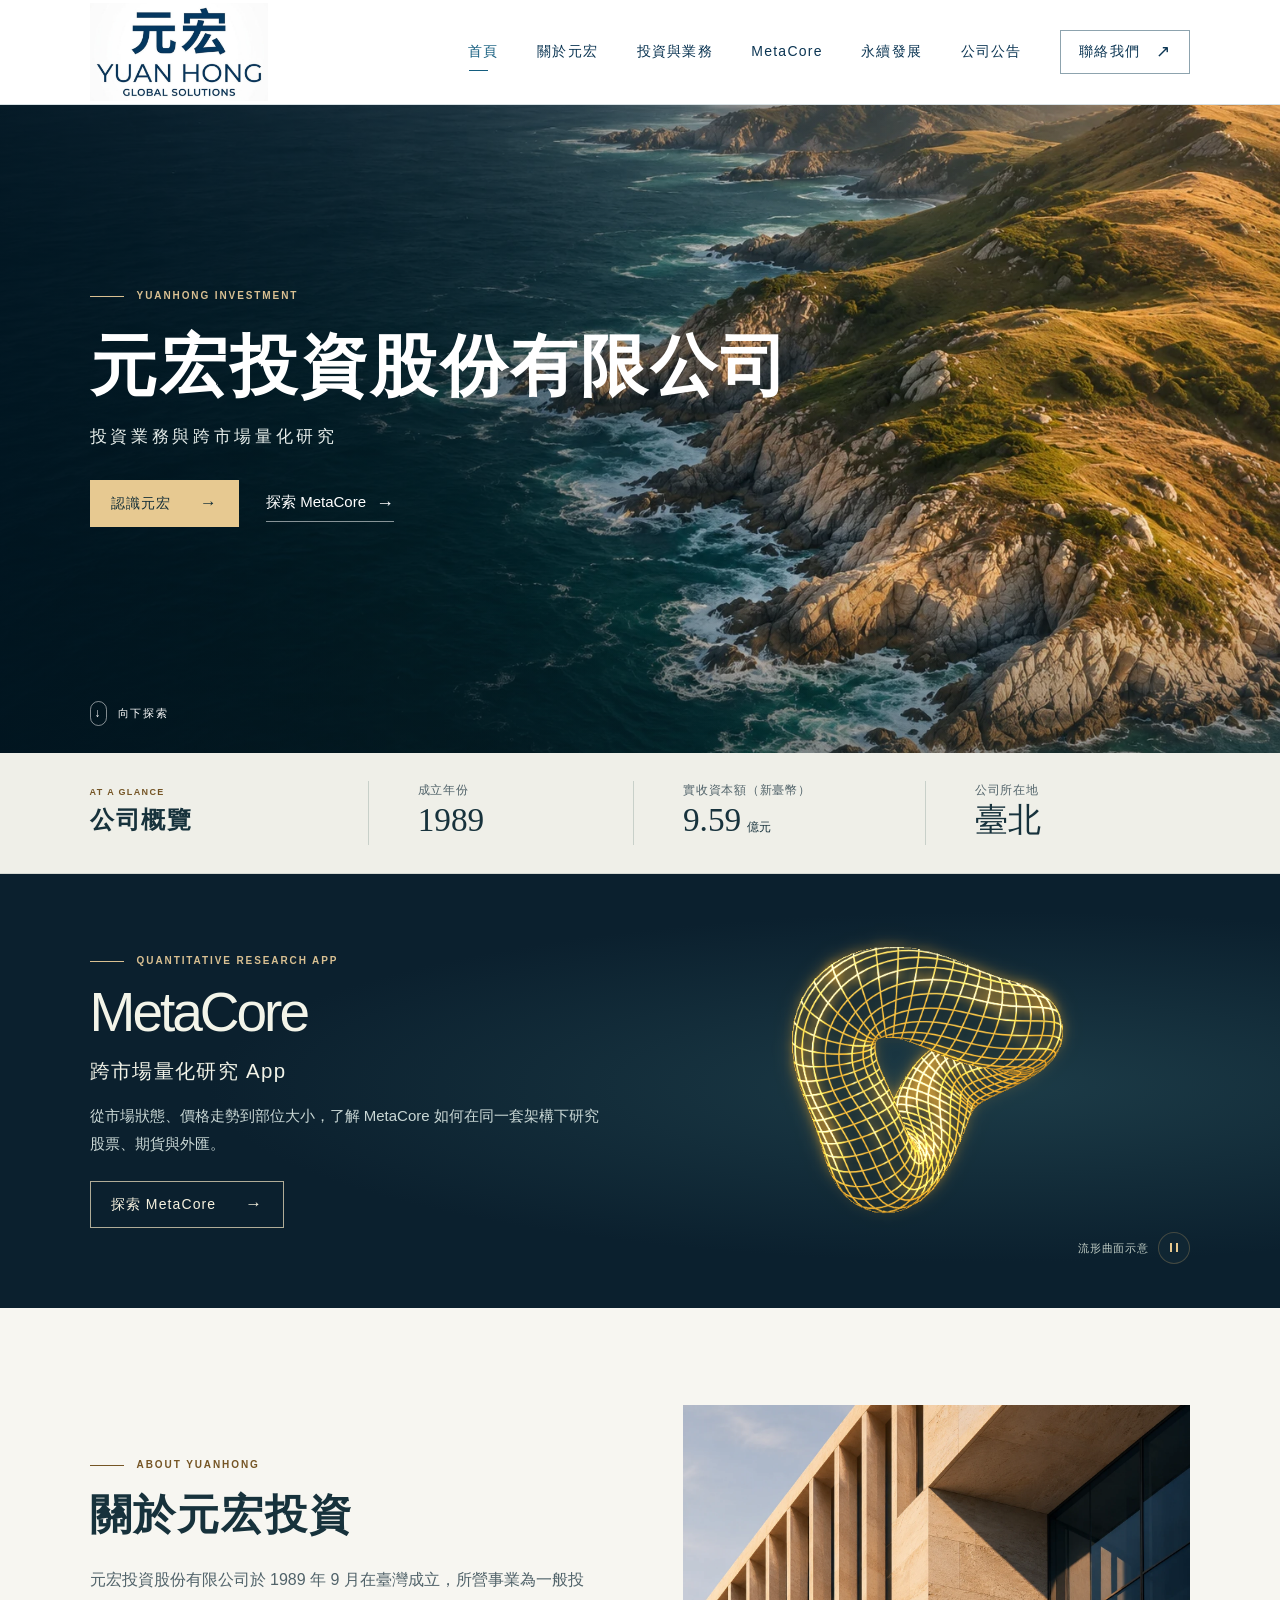
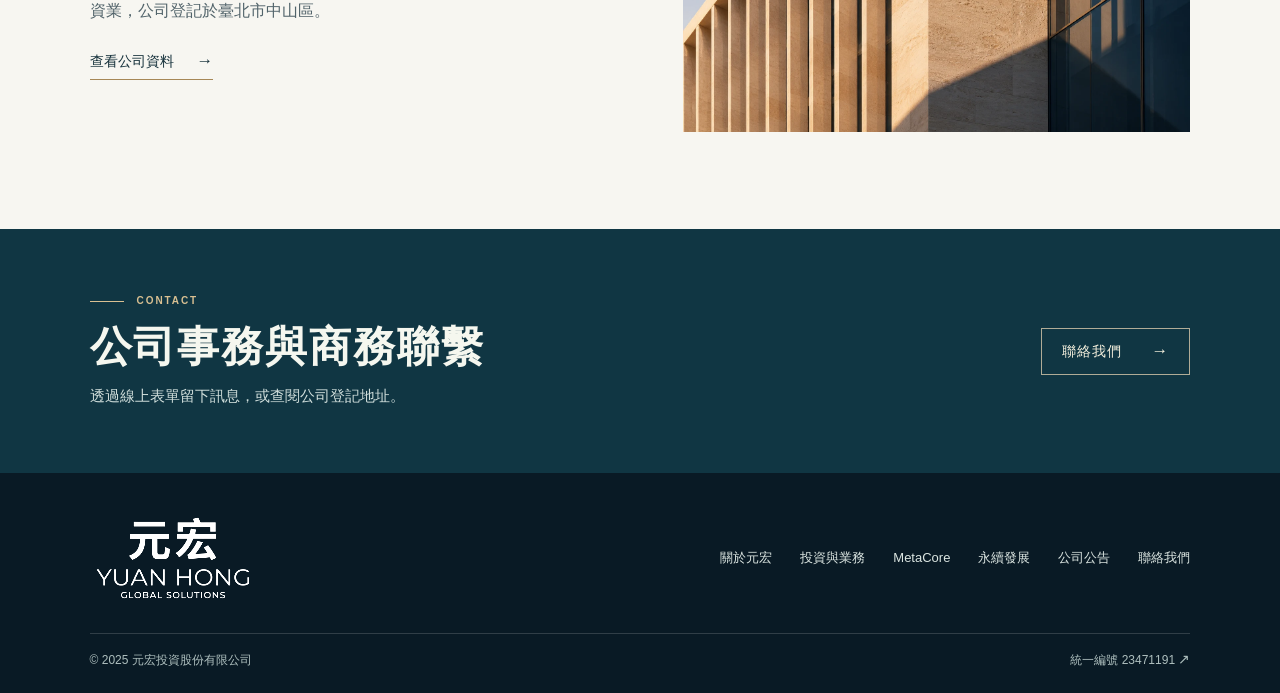
==== commit e4db1fd9: "Add moving specular highlights and optical bloom to the gold mesh" ====
--- a/showcase/index.html
+++ b/showcase/index.html
@@ -19,7 +19,7 @@
   <link rel="stylesheet" href="assets/style.css">
   <link rel="stylesheet" href="assets/product.css">
   <link rel="stylesheet" href="assets/manifold-motion.css?v=polished-gold">
-  <script src="assets/manifold-motion.js?v=reference-gold" defer></script>
+  <script src="assets/manifold-motion.js?v=gold-bloom" defer></script>
   <script src="assets/site.js" defer></script>
 </head>
 <body><a class="skip" href="#main">跳至主要內容</a>
@@ -49,7 +49,7 @@
   <div><div class="eyebrow" lang="en">QUANTITATIVE RESEARCH APP</div><h2 class="product-heading" id="product-home-title" lang="en">MetaCore</h2><p class="prod-class">跨市場量化研究 App</p>
   <p class="prod-desc">從市場狀態、價格走勢到部位大小，了解 MetaCore 如何在同一套架構下研究股票、期貨與外匯。</p><a class="cta outline-btn" href="metacore.html">探索 MetaCore <span class="arrow" aria-hidden="true">→</span></a></div><figure class="product-art manifold-figure">
     <div class="manifold-stage">
-      <img src="assets/manifold-gold.webp?v=reference-gold" width="960" height="696" alt="">
+      <img src="assets/manifold-gold.webp?v=gold-bloom" width="960" height="696" alt="">
       <canvas width="800" height="580" hidden aria-hidden="true"></canvas>
     </div>
     <figcaption class="manifold-caption"><span>流形曲面示意</span><button class="manifold-toggle" type="button" aria-label="暫停流形動畫" hidden></button></figcaption>
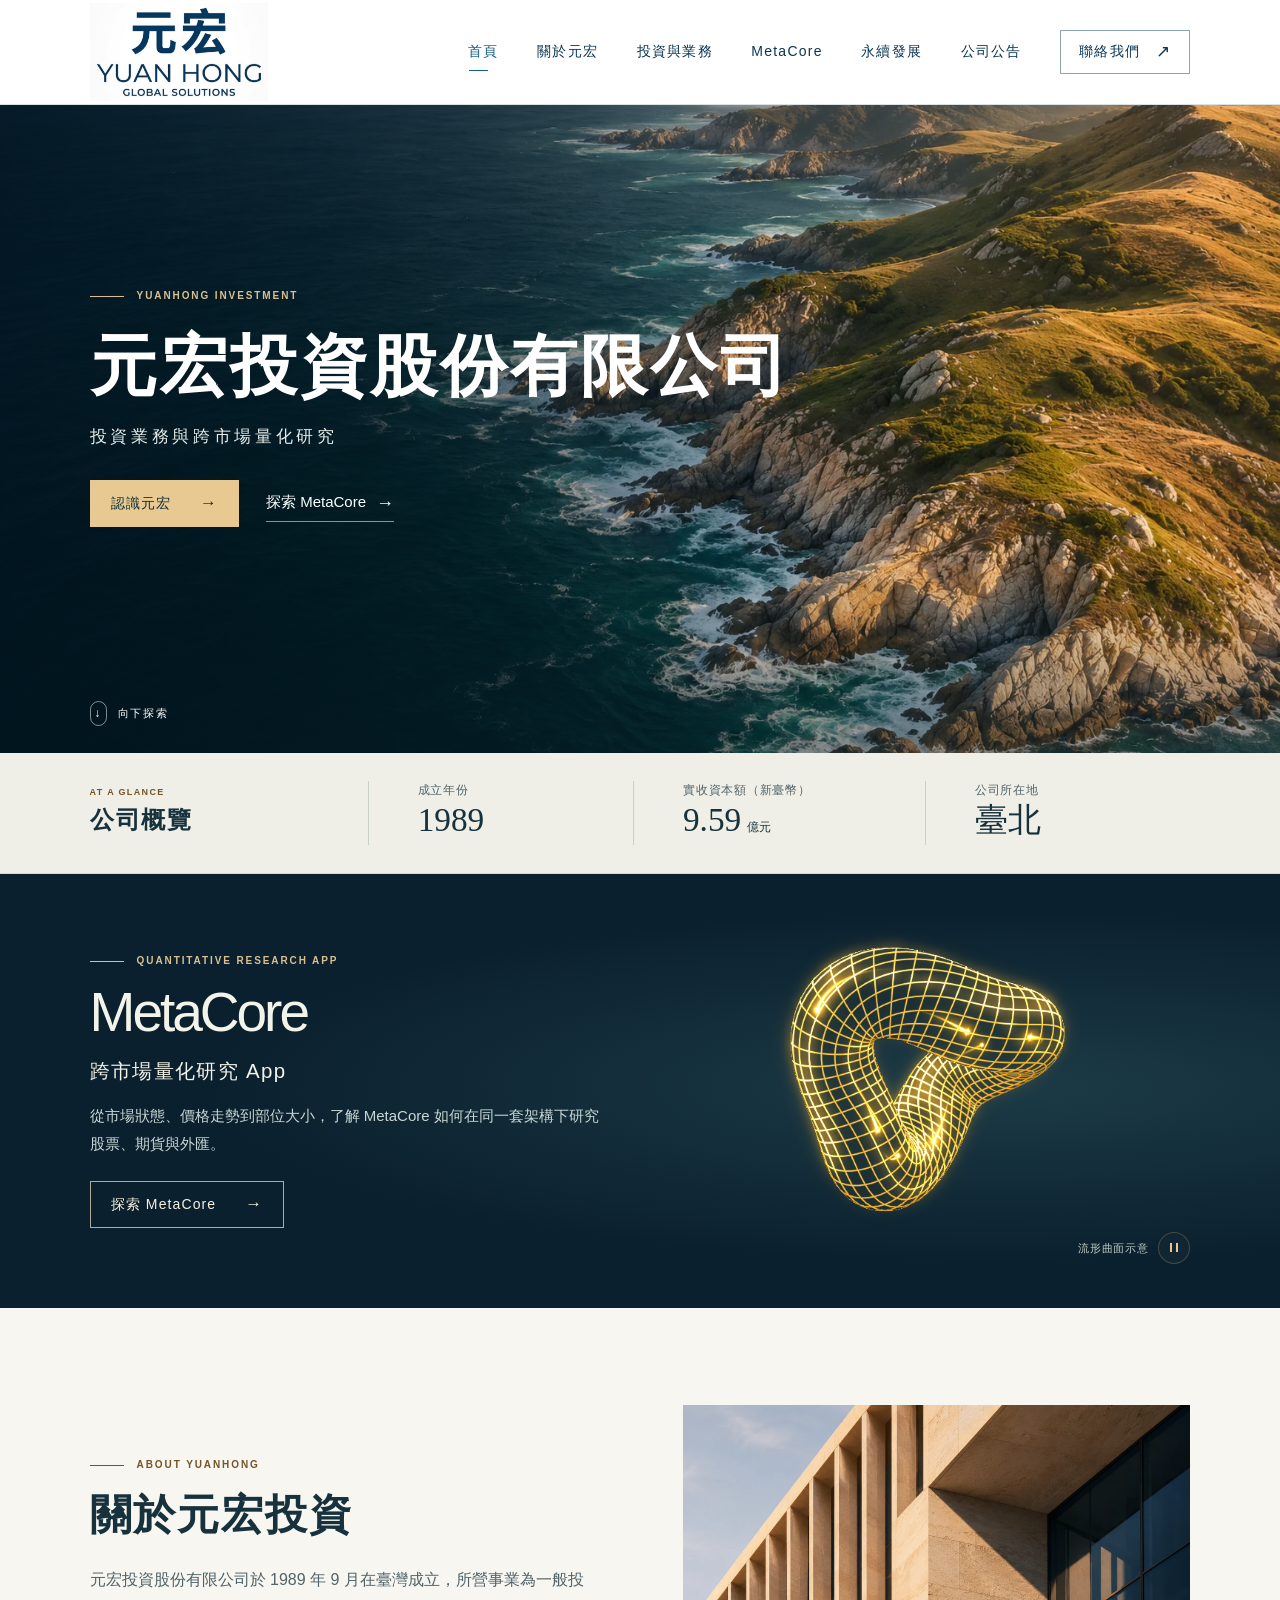
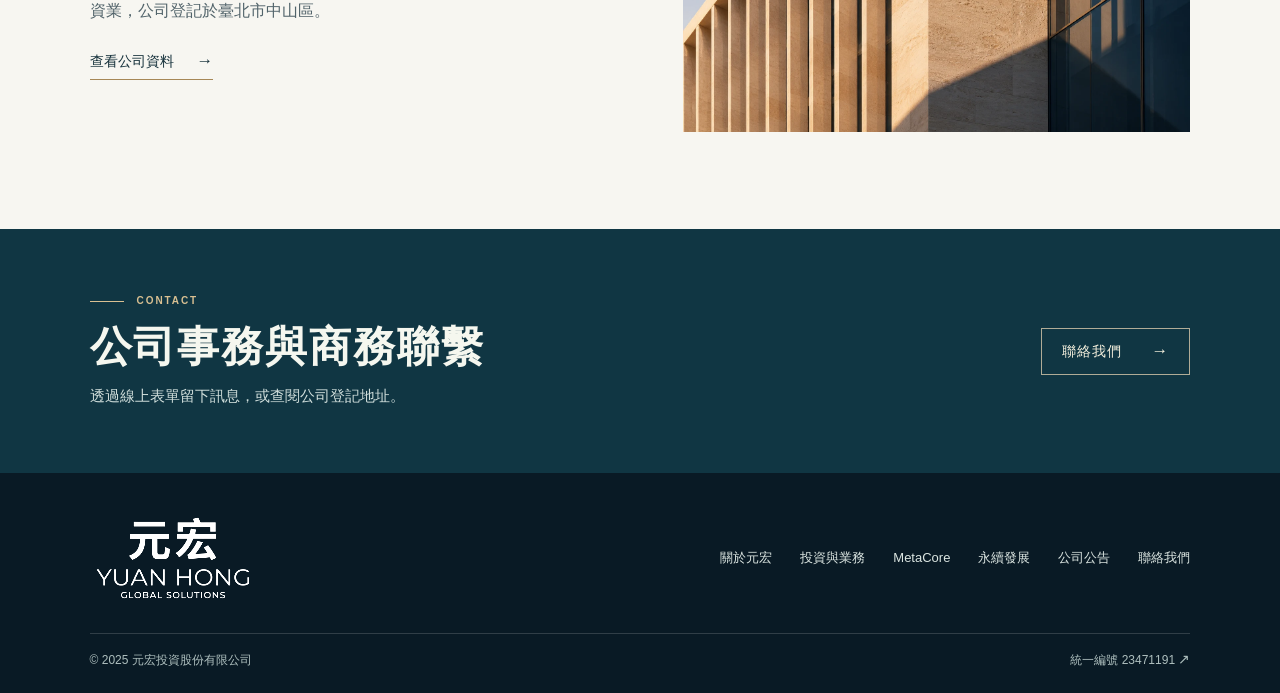
==== commit d912e90f: "Animate seven gold meteors inside the rolling mesh" ====
--- a/showcase/index.html
+++ b/showcase/index.html
@@ -19,7 +19,7 @@
   <link rel="stylesheet" href="assets/style.css">
   <link rel="stylesheet" href="assets/product.css">
   <link rel="stylesheet" href="assets/manifold-motion.css?v=polished-gold">
-  <script src="assets/manifold-motion.js?v=gold-bloom" defer></script>
+  <script src="assets/manifold-motion.js?v=seven-meteors" defer></script>
   <script src="assets/site.js" defer></script>
 </head>
 <body><a class="skip" href="#main">跳至主要內容</a>
@@ -49,7 +49,7 @@
   <div><div class="eyebrow" lang="en">QUANTITATIVE RESEARCH APP</div><h2 class="product-heading" id="product-home-title" lang="en">MetaCore</h2><p class="prod-class">跨市場量化研究 App</p>
   <p class="prod-desc">從市場狀態、價格走勢到部位大小，了解 MetaCore 如何在同一套架構下研究股票、期貨與外匯。</p><a class="cta outline-btn" href="metacore.html">探索 MetaCore <span class="arrow" aria-hidden="true">→</span></a></div><figure class="product-art manifold-figure">
     <div class="manifold-stage">
-      <img src="assets/manifold-gold.webp?v=gold-bloom" width="960" height="696" alt="">
+      <img src="assets/manifold-gold.webp?v=seven-meteors" width="960" height="696" alt="">
       <canvas width="800" height="580" hidden aria-hidden="true"></canvas>
     </div>
     <figcaption class="manifold-caption"><span>流形曲面示意</span><button class="manifold-toggle" type="button" aria-label="暫停流形動畫" hidden></button></figcaption>
